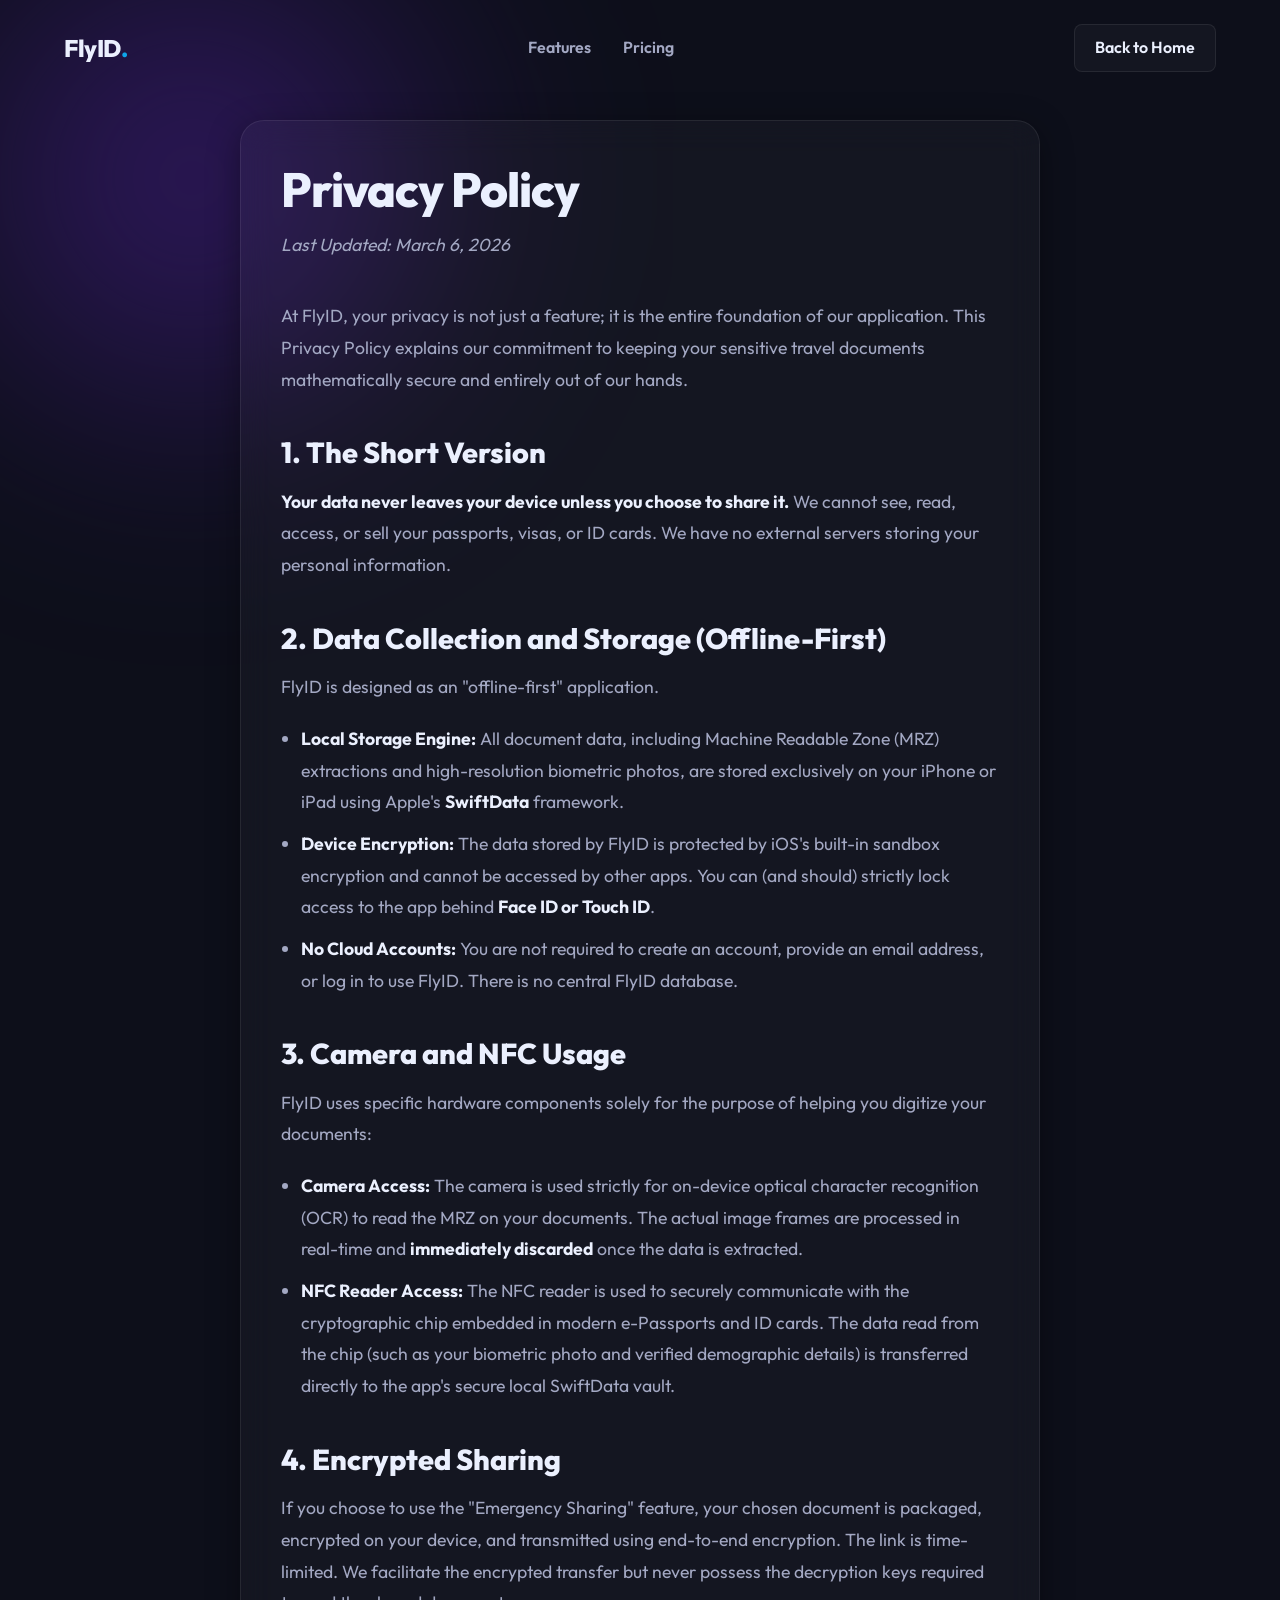
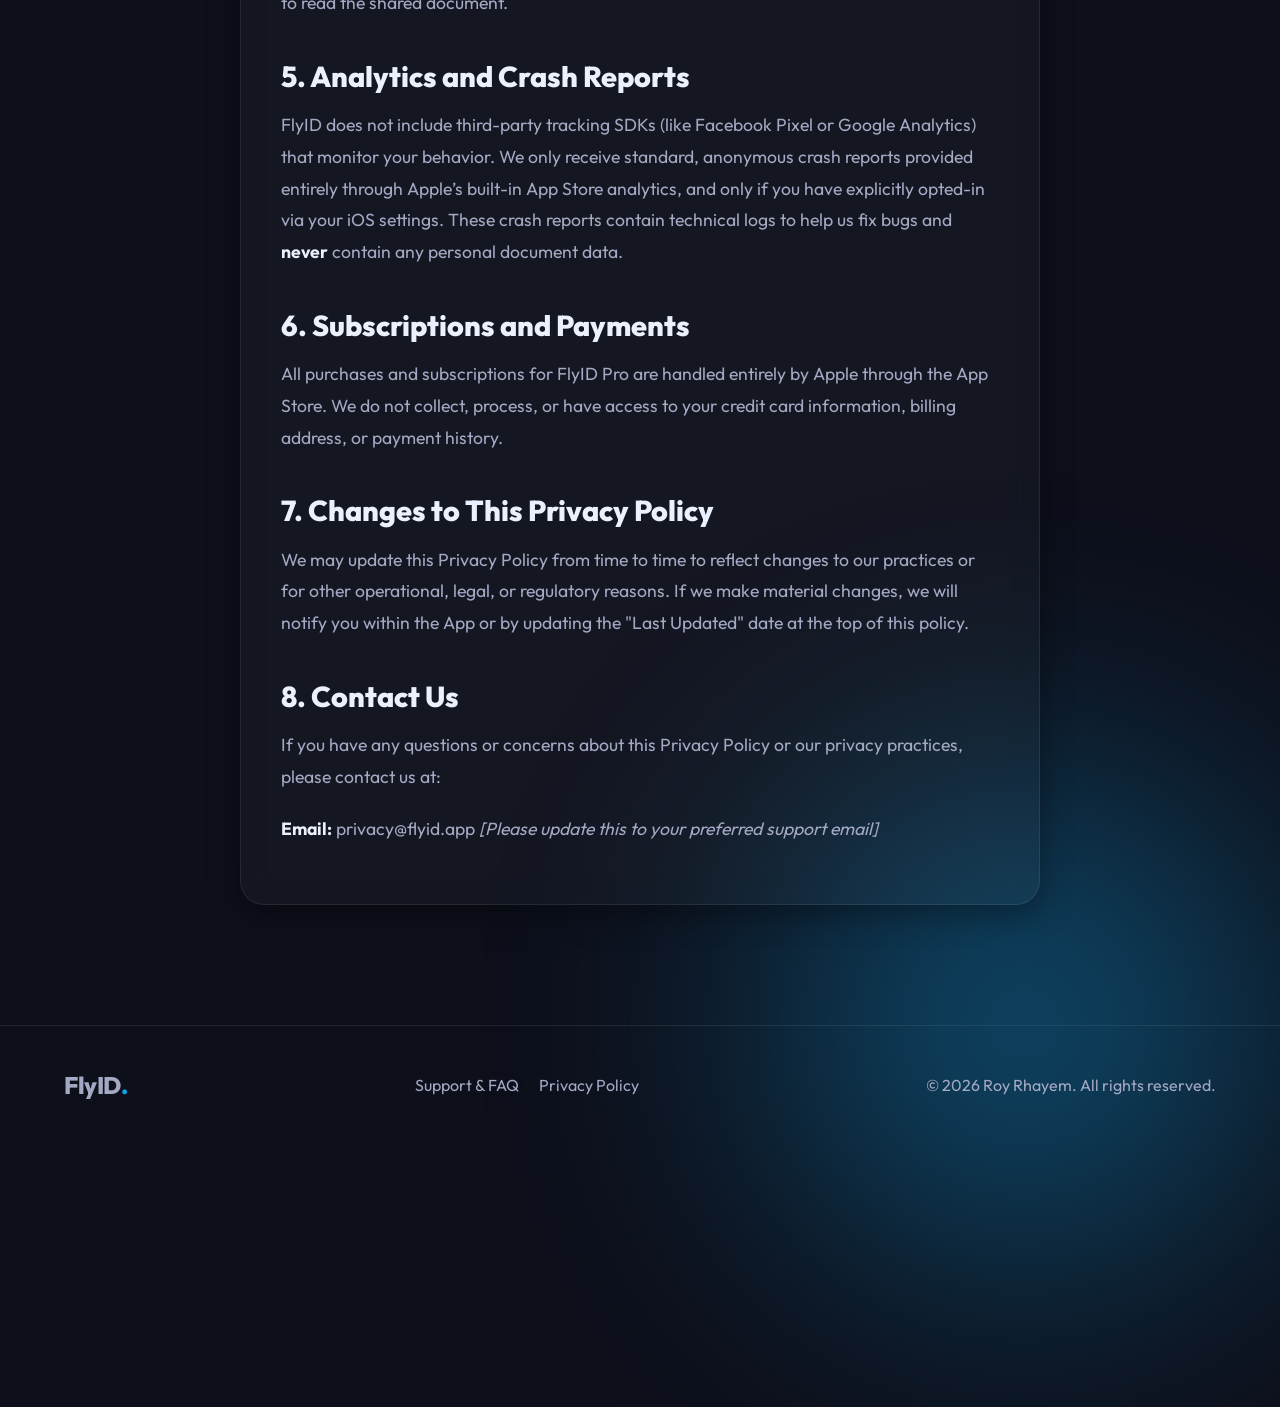
==== privacy.html @ da50089c "Update FlyID marketing website with new branding, Privacy Policy and Support FAQ" ====
<!DOCTYPE html>
<html lang="en">

<head>
    <meta charset="UTF-8">
    <meta name="viewport" content="width=device-width, initial-scale=1.0">
    <meta name="description"
        content="FlyID Privacy Policy - Read about our commitment to your privacy. Your data never leaves your device unless you choose to share it.">
    <title>Privacy Policy | FlyID</title>
    <link rel="preconnect" href="https://fonts.googleapis.com">
    <link rel="preconnect" href="https://fonts.gstatic.com" crossorigin>
    <link href="https://fonts.googleapis.com/css2?family=Outfit:wght@300;400;600;800&display=swap" rel="stylesheet">
    <link rel="stylesheet" href="./style.css">
    <style>
        .privacy-content {
            max-width: 800px;
            margin: 120px auto;
            padding: 40px;
            line-height: 1.8;
        }

        .privacy-content h1 {
            font-size: 3rem;
            margin-bottom: 10px;
            letter-spacing: -1px;
        }

        .privacy-content p.last-updated {
            color: var(--text-secondary);
            margin-bottom: 40px;
            font-style: italic;
        }

        .privacy-content h2 {
            font-size: 1.8rem;
            margin-top: 40px;
            margin-bottom: 16px;
            color: var(--text-primary);
        }

        .privacy-content p,
        .privacy-content ul {
            margin-bottom: 20px;
            color: var(--text-secondary);
            font-size: 1.1rem;
        }

        .privacy-content ul {
            padding-left: 20px;
        }

        .privacy-content li {
            margin-bottom: 10px;
        }

        .privacy-content strong {
            color: var(--text-primary);
        }

        .privacy-content a {
            color: var(--accent-secondary);
            text-decoration: none;
            transition: color 0.3s;
        }

        .privacy-content a:hover {
            color: var(--accent-primary);
        }
    </style>
</head>

<body>
    <div class="blob-bg blob-1"></div>
    <div class="blob-bg blob-2"></div>

    <nav class="navbar">
        <div class="logo">FlyID<span>.</span></div>
        <ul class="nav-links">
            <li><a href="./index.html#features">Features</a></li>
            <li><a href="./index.html#pricing">Pricing</a></li>
        </ul>
        <a href="./index.html" class="btn-nav">Back to Home</a>
    </nav>

    <main class="privacy-content glass reveal">
        <h1>Privacy Policy</h1>
        <p class="last-updated">Last Updated: March 6, 2026</p>

        <p>At FlyID, your privacy is not just a feature; it is the entire foundation of our application. This Privacy
            Policy explains our commitment to keeping your sensitive travel documents mathematically secure and entirely
            out of our hands.</p>

        <h2>1. The Short Version</h2>
        <p><strong>Your data never leaves your device unless you choose to share it.</strong> We cannot see, read,
            access, or sell your passports, visas, or ID cards. We have no external servers storing your personal
            information.</p>

        <h2>2. Data Collection and Storage (Offline-First)</h2>
        <p>FlyID is designed as an "offline-first" application.</p>
        <ul>
            <li><strong>Local Storage Engine:</strong> All document data, including Machine Readable Zone (MRZ)
                extractions and high-resolution biometric photos, are stored exclusively on your iPhone or iPad using
                Apple's <strong>SwiftData</strong> framework.</li>
            <li><strong>Device Encryption:</strong> The data stored by FlyID is protected by iOS's built-in sandbox
                encryption and cannot be accessed by other apps. You can (and should) strictly lock access to the app
                behind <strong>Face ID or Touch ID</strong>.</li>
            <li><strong>No Cloud Accounts:</strong> You are not required to create an account, provide an email address,
                or log in to use FlyID. There is no central FlyID database.</li>
        </ul>

        <h2>3. Camera and NFC Usage</h2>
        <p>FlyID uses specific hardware components solely for the purpose of helping you digitize your documents:</p>
        <ul>
            <li><strong>Camera Access:</strong> The camera is used strictly for on-device optical character recognition
                (OCR) to read the MRZ on your documents. The actual image frames are processed in real-time and
                <strong>immediately discarded</strong> once the data is extracted.
            </li>
            <li><strong>NFC Reader Access:</strong> The NFC reader is used to securely communicate with the
                cryptographic chip embedded in modern e-Passports and ID cards. The data read from the chip (such as
                your biometric photo and verified demographic details) is transferred directly to the app's secure local
                SwiftData vault.</li>
        </ul>

        <h2>4. Encrypted Sharing</h2>
        <p>If you choose to use the "Emergency Sharing" feature, your chosen document is packaged, encrypted on your
            device, and transmitted using end-to-end encryption. The link is time-limited. We facilitate the encrypted
            transfer but never possess the decryption keys required to read the shared document.</p>

        <h2>5. Analytics and Crash Reports</h2>
        <p>FlyID does not include third-party tracking SDKs (like Facebook Pixel or Google Analytics) that monitor your
            behavior. We only receive standard, anonymous crash reports provided entirely through Apple’s built-in App
            Store analytics, and only if you have explicitly opted-in via your iOS settings. These crash reports contain
            technical logs to help us fix bugs and <strong>never</strong> contain any personal document data.</p>

        <h2>6. Subscriptions and Payments</h2>
        <p>All purchases and subscriptions for FlyID Pro are handled entirely by Apple through the App Store. We do not
            collect, process, or have access to your credit card information, billing address, or payment history.</p>

        <h2>7. Changes to This Privacy Policy</h2>
        <p>We may update this Privacy Policy from time to time to reflect changes to our practices or for other
            operational, legal, or regulatory reasons. If we make material changes, we will notify you within the App or
            by updating the "Last Updated" date at the top of this policy.</p>

        <h2>8. Contact Us</h2>
        <p>If you have any questions or concerns about this Privacy Policy or our privacy practices, please contact us
            at:</p>
        <p><strong>Email:</strong> privacy@flyid.app <em>[Please update this to your preferred support email]</em></p>
    </main>

    <footer>
        <div class="footer-content">
            <div class="logo">FlyID<span>.</span></div>
            <div style="display: flex; gap: 20px;">
                <a href="./support.html" style="color: var(--text-secondary); text-decoration: none;">Support & FAQ</a>
                <a href="./privacy.html" style="color: var(--text-secondary); text-decoration: none;">Privacy Policy</a>
            </div>
            <p>&copy; 2026 Roy Rhayem. All rights reserved.</p>
        </div>
    </footer>

    <script src="./main.js"></script>
</body>

</html>
---- style.css ----
:root {
    --bg-color: #0d0f1a;
    --text-primary: #ebf0fe;
    --text-secondary: #a3a8c3;
    --accent-primary: #6d28d9;
    --accent-secondary: #0ea5e9;
    --glass-bg: rgba(255, 255, 255, 0.03);
    --glass-border: rgba(255, 255, 255, 0.08);
    --glass-shadow: 0 8px 32px 0 rgba(0, 0, 0, 0.37);
}

* {
    margin: 0;
    padding: 0;
    box-sizing: border-box;
}

html {
    scroll-behavior: smooth;
}

body {
    font-family: -apple-system, BlinkMacSystemFont, 'Outfit', sans-serif;
    background-color: var(--bg-color);
    color: var(--text-primary);
    line-height: 1.6;
    overflow-x: hidden;
    position: relative;
}

/* Dynamic Background Blobs */
.blob-bg {
    position: absolute;
    filter: blur(120px);
    z-index: -1;
    opacity: 0.5;
    animation: float 20s infinite ease-in-out alternate;
}

.blob-1 {
    top: -10%;
    left: -10%;
    width: 50vw;
    height: 50vw;
    background: radial-gradient(circle, var(--accent-primary) 0%, transparent 70%);
}

.blob-2 {
    bottom: -10%;
    right: -10%;
    width: 60vw;
    height: 60vw;
    background: radial-gradient(circle, var(--accent-secondary) 0%, transparent 70%);
    animation-delay: -5s;
}

@keyframes float {
    0% {
        transform: translate(0, 0) scale(1);
    }

    100% {
        transform: translate(5%, 10%) scale(1.1);
    }
}

/* Typography & Utilities */
h1,
h2,
h3 {
    font-weight: 800;
    line-height: 1.2;
}

.text-gradient {
    background: linear-gradient(135deg, var(--accent-secondary), #8b5cf6);
    background-clip: text;
    -webkit-background-clip: text;
    -webkit-text-fill-color: transparent;
}

.glass {
    background: var(--glass-bg);
    backdrop-filter: blur(16px);
    -webkit-backdrop-filter: blur(16px);
    border: 1px solid var(--glass-border);
    box-shadow: var(--glass-shadow);
    border-radius: 24px;
}

/* Buttons */
.btn {
    display: inline-flex;
    align-items: center;
    justify-content: center;
    padding: 14px 28px;
    border-radius: 12px;
    font-weight: 600;
    text-decoration: none;
    transition: all 0.3s cubic-bezier(0.25, 0.8, 0.25, 1);
    cursor: pointer;
    font-size: 1rem;
}

.btn-primary {
    background: linear-gradient(135deg, var(--accent-primary), var(--accent-secondary));
    color: #fff;
    border: none;
}

.btn-primary:hover {
    transform: translateY(-2px);
    box-shadow: 0 10px 20px -10px var(--accent-secondary);
}

.btn-secondary {
    background: transparent;
    color: var(--text-primary);
    border: 1px solid var(--glass-border);
}

.btn-secondary:hover {
    background: var(--glass-bg);
    border-color: rgba(255, 255, 255, 0.2);
}

.btn-large {
    padding: 18px 40px;
    font-size: 1.1rem;
    border-radius: 16px;
}

/* Navbar */
.navbar {
    display: flex;
    justify-content: space-between;
    align-items: center;
    padding: 24px 5%;
    position: fixed;
    top: 0;
    width: 100%;
    z-index: 100;
    transition: background 0.3s, backdrop-filter 0.3s;
}

.navbar.scrolled {
    background: rgba(13, 15, 26, 0.8);
    backdrop-filter: blur(12px);
    border-bottom: 1px solid var(--glass-border);
}

.logo {
    font-size: 1.5rem;
    font-weight: 800;
    letter-spacing: -0.5px;
}

.logo span {
    color: var(--accent-secondary);
}

.nav-links {
    display: flex;
    list-style: none;
    gap: 32px;
}

@media (max-width: 768px) {
    .nav-links {
        display: none;
    }
}

.nav-links a {
    color: var(--text-secondary);
    text-decoration: none;
    font-weight: 600;
    transition: color 0.3s;
}

.nav-links a:hover {
    color: var(--text-primary);
}

.btn-nav {
    padding: 10px 20px;
    background: var(--glass-bg);
    border: 1px solid var(--glass-border);
    color: var(--text-primary);
    text-decoration: none;
    border-radius: 8px;
    font-weight: 600;
    transition: all 0.3s;
}

.btn-nav:hover {
    background: var(--accent-primary);
    border-color: var(--accent-primary);
}

/* Hero Section */
.hero {
    display: grid;
    grid-template-columns: 1fr 1fr;
    gap: 60px;
    padding: 160px 5% 100px;
    min-height: 100vh;
    align-items: center;
}

.badge {
    display: inline-block;
    padding: 6px 16px;
    background: rgba(14, 165, 233, 0.1);
    border: 1px solid rgba(14, 165, 233, 0.3);
    color: var(--accent-secondary);
    border-radius: 20px;
    font-size: 0.85rem;
    font-weight: 600;
    margin-bottom: 24px;
}

.hero-title {
    font-size: 4.5rem;
    letter-spacing: -2px;
    margin-bottom: 24px;
}

.hero-subtitle {
    font-size: 1.25rem;
    color: var(--text-secondary);
    margin-bottom: 40px;
    max-width: 500px;
}

.hero-actions {
    display: flex;
    gap: 20px;
}

/* Mockup Graphic */
.perspective-float {
    transform-style: preserve-3d;
    transform: perspective(1000px) rotateY(-15deg) rotateX(5deg);
    animation: hover3d 6s ease-in-out infinite alternate;
}

@keyframes hover3d {
    0% {
        transform: perspective(1000px) rotateY(-15deg) rotateX(5deg) translateY(0);
    }

    100% {
        transform: perspective(1000px) rotateY(-10deg) rotateX(8deg) translateY(-20px);
    }
}

.glass-mockup {
    width: 100%;
    max-width: 500px;
    margin: 0 auto;
    padding: 20px;
    background: linear-gradient(135deg, rgba(255, 255, 255, 0.05), rgba(255, 255, 255, 0.01));
}

.mockup-header {
    display: flex;
    gap: 8px;
    margin-bottom: 20px;
}

.dot {
    width: 12px;
    height: 12px;
    border-radius: 50%;
}

.red {
    background: #ff5f56;
}

.yellow {
    background: #ffbd2e;
}

.green {
    background: #27c93f;
}

.mockup-body {
    background: rgba(0, 0, 0, 0.5);
    border-radius: 12px;
    padding: 30px;
    position: relative;
    overflow: hidden;
}

.scan-line {
    width: 100%;
    height: 2px;
    background: var(--accent-secondary);
    box-shadow: 0 0 10px var(--accent-secondary);
    position: absolute;
    top: 0;
    left: 0;
    animation: scanLine 3s linear infinite;
}

@keyframes scanLine {
    0% {
        top: 0;
        opacity: 0;
    }

    10% {
        opacity: 1;
    }

    90% {
        opacity: 1;
    }

    100% {
        top: 100%;
        opacity: 0;
    }
}

.scan-data {
    font-family: monospace;
    color: var(--text-secondary);
    font-size: 0.9rem;
    letter-spacing: 2px;
    margin-top: 20px;
    word-break: break-all;
}

/* Features Range */
.features {
    padding: 120px 5%;
}

.section-heading {
    text-align: center;
    max-width: 600px;
    margin: 0 auto 80px;
}

.section-heading h2 {
    font-size: 3rem;
    margin-bottom: 20px;
}

.section-heading p {
    color: var(--text-secondary);
    font-size: 1.1rem;
}

/* Feature Grid Styles */
.features-grid {
    display: grid;
    grid-template-columns: repeat(auto-fit, minmax(300px, 1fr));
    gap: 30px;
}

.feature-card {
    padding: 40px;
    height: 100%;
    transition: transform 0.4s, background-color 0.4s;
}

.feature-card:hover {
    transform: translateY(-8px);
    background: rgba(255, 255, 255, 0.08);
}

.feature-card .icon {
    font-size: 3rem;
    margin-bottom: 24px;
}

.feature-card h3 {
    font-size: 1.5rem;
    margin-bottom: 16px;
}

.feature-card p {
    color: var(--text-secondary);
}

/* Pricing Section */
.pricing {
    padding: 120px 5%;
}

.pricing-grid {
    display: grid;
    grid-template-columns: repeat(auto-fit, minmax(320px, 1fr));
    gap: 40px;
    max-width: 900px;
    margin: 0 auto;
}

.pricing-card {
    padding: 50px 40px;
    text-align: center;
    position: relative;
    display: flex;
    flex-direction: column;
}

.pricing-card.premium {
    background: linear-gradient(180deg, rgba(255, 255, 255, 0.06), rgba(109, 40, 217, 0.15));
    border: 1px solid rgba(139, 92, 246, 0.3);
    transform: scale(1.05);
    z-index: 2;
}

@media (max-width: 900px) {
    .pricing-card.premium {
        transform: scale(1);
    }
}

.popular-badge {
    position: absolute;
    top: -15px;
    left: 50%;
    transform: translateX(-50%);
    background: linear-gradient(135deg, var(--accent-primary), var(--accent-secondary));
    color: white;
    padding: 6px 16px;
    border-radius: 20px;
    font-weight: 800;
    font-size: 0.85rem;
    box-shadow: 0 4px 15px rgba(0, 0, 0, 0.3);
}

.pricing-card h3 {
    font-size: 1.8rem;
    margin-bottom: 10px;
}

.pricing-card .price {
    font-size: 3.5rem;
    font-weight: 800;
    margin-bottom: 30px;
    color: var(--text-primary);
}

.pricing-card .price span {
    font-size: 1.5rem;
    vertical-align: super;
}

.pricing-card ul {
    list-style: none;
    margin-bottom: 40px;
    flex-grow: 1;
}

.pricing-card ul li {
    margin-bottom: 16px;
    color: var(--text-secondary);
    font-weight: 600;
}

.pricing-btn {
    width: 100%;
}

/* Reveal classes for JS */
.reveal {
    opacity: 0;
    transform: translateY(30px);
}

/* CTA & Footer */
.cta {
    padding: 100px 5%;
    text-align: center;
}

.cta-card {
    max-width: 800px;
    margin: 0 auto;
    padding: 80px 40px;
    background: linear-gradient(135deg, rgba(109, 40, 217, 0.1), rgba(14, 165, 233, 0.1));
}

.cta-card h2 {
    font-size: 2.5rem;
    margin-bottom: 20px;
}

.cta-card p {
    color: var(--text-secondary);
    margin-bottom: 40px;
    font-size: 1.2rem;
}

footer {
    padding: 40px 5%;
    border-top: 1px solid var(--glass-border);
    text-align: center;
    color: var(--text-secondary);
}

.footer-content {
    display: flex;
    justify-content: space-between;
    align-items: center;
}

@media (max-width: 900px) {
    .hero {
        grid-template-columns: 1fr;
        text-align: center;
    }

    .hero-subtitle,
    .hero-actions {
        margin: 0 auto 40px;
        justify-content: center;
    }

    .hero-title {
        font-size: 3.5rem;
    }
}

@media (max-width: 600px) {
    .hero-title {
        font-size: 2.5rem;
    }

    .hero-actions {
        flex-direction: column;
    }

    .footer-content {
        flex-direction: column;
        gap: 20px;
    }
}
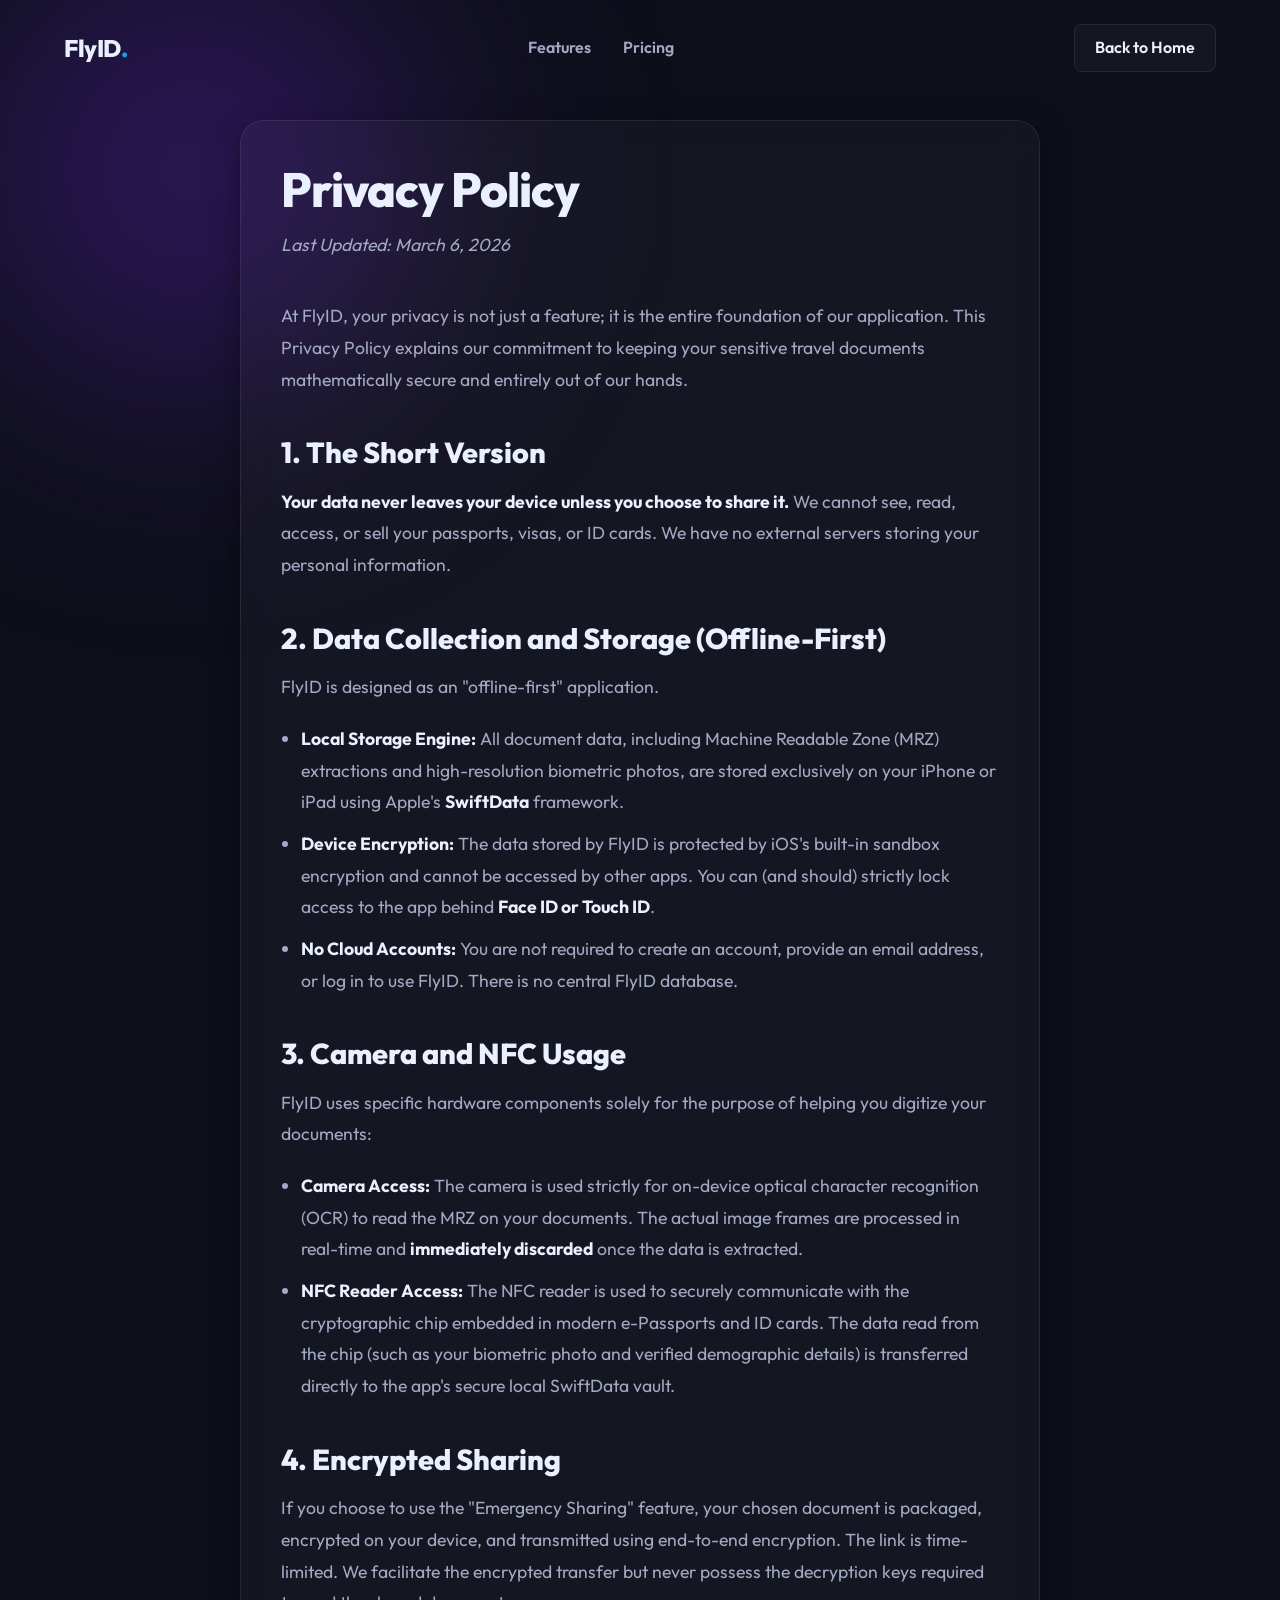
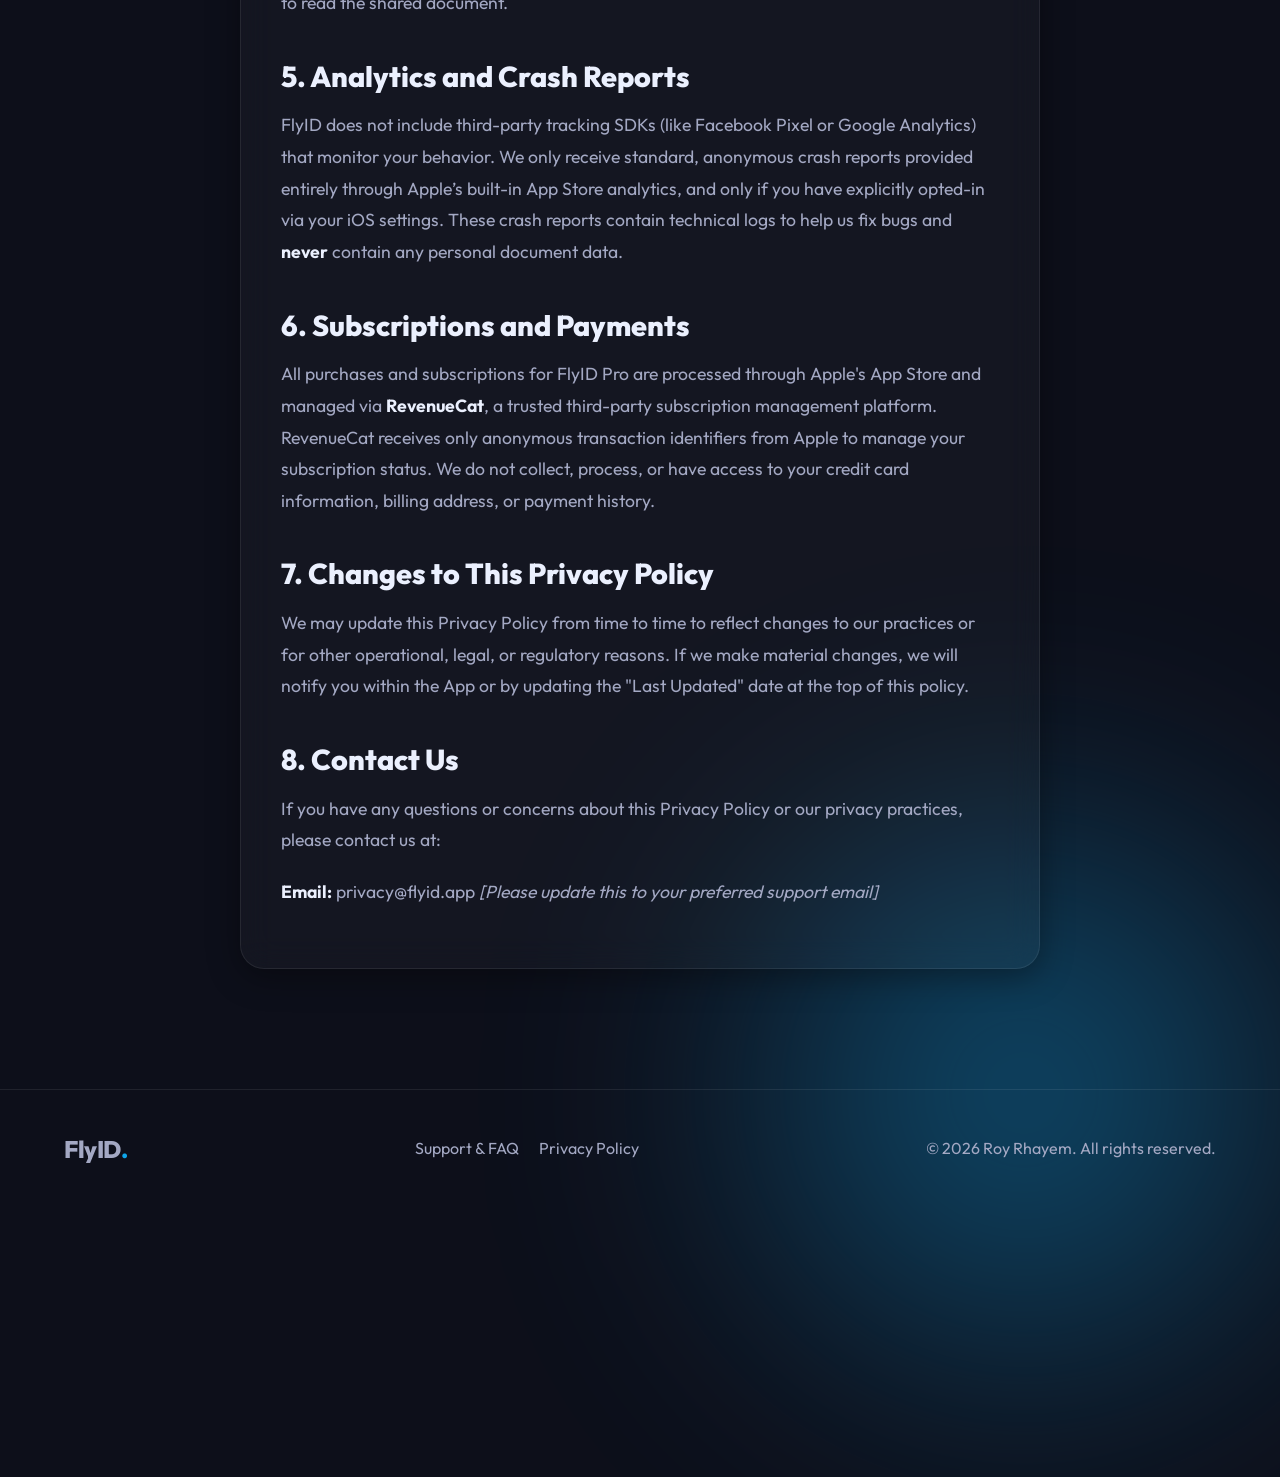
==== commit f2c369c3: "Fix website to match context.md: accurate pricing, free tier limits, TelemetryDeck analytics, Revenu" ====
--- a/privacy.html
+++ b/privacy.html
@@ -133,8 +133,11 @@
             technical logs to help us fix bugs and <strong>never</strong> contain any personal document data.</p>
 
         <h2>6. Subscriptions and Payments</h2>
-        <p>All purchases and subscriptions for FlyID Pro are handled entirely by Apple through the App Store. We do not
-            collect, process, or have access to your credit card information, billing address, or payment history.</p>
+        <p>All purchases and subscriptions for FlyID Pro are processed through Apple's App Store and managed via
+            <strong>RevenueCat</strong>, a trusted third-party subscription management platform. RevenueCat receives
+            only anonymous transaction identifiers from Apple to manage your subscription status. We do not collect,
+            process, or have access to your credit card information, billing address, or payment history.
+        </p>
 
         <h2>7. Changes to This Privacy Policy</h2>
         <p>We may update this Privacy Policy from time to time to reflect changes to our practices or for other
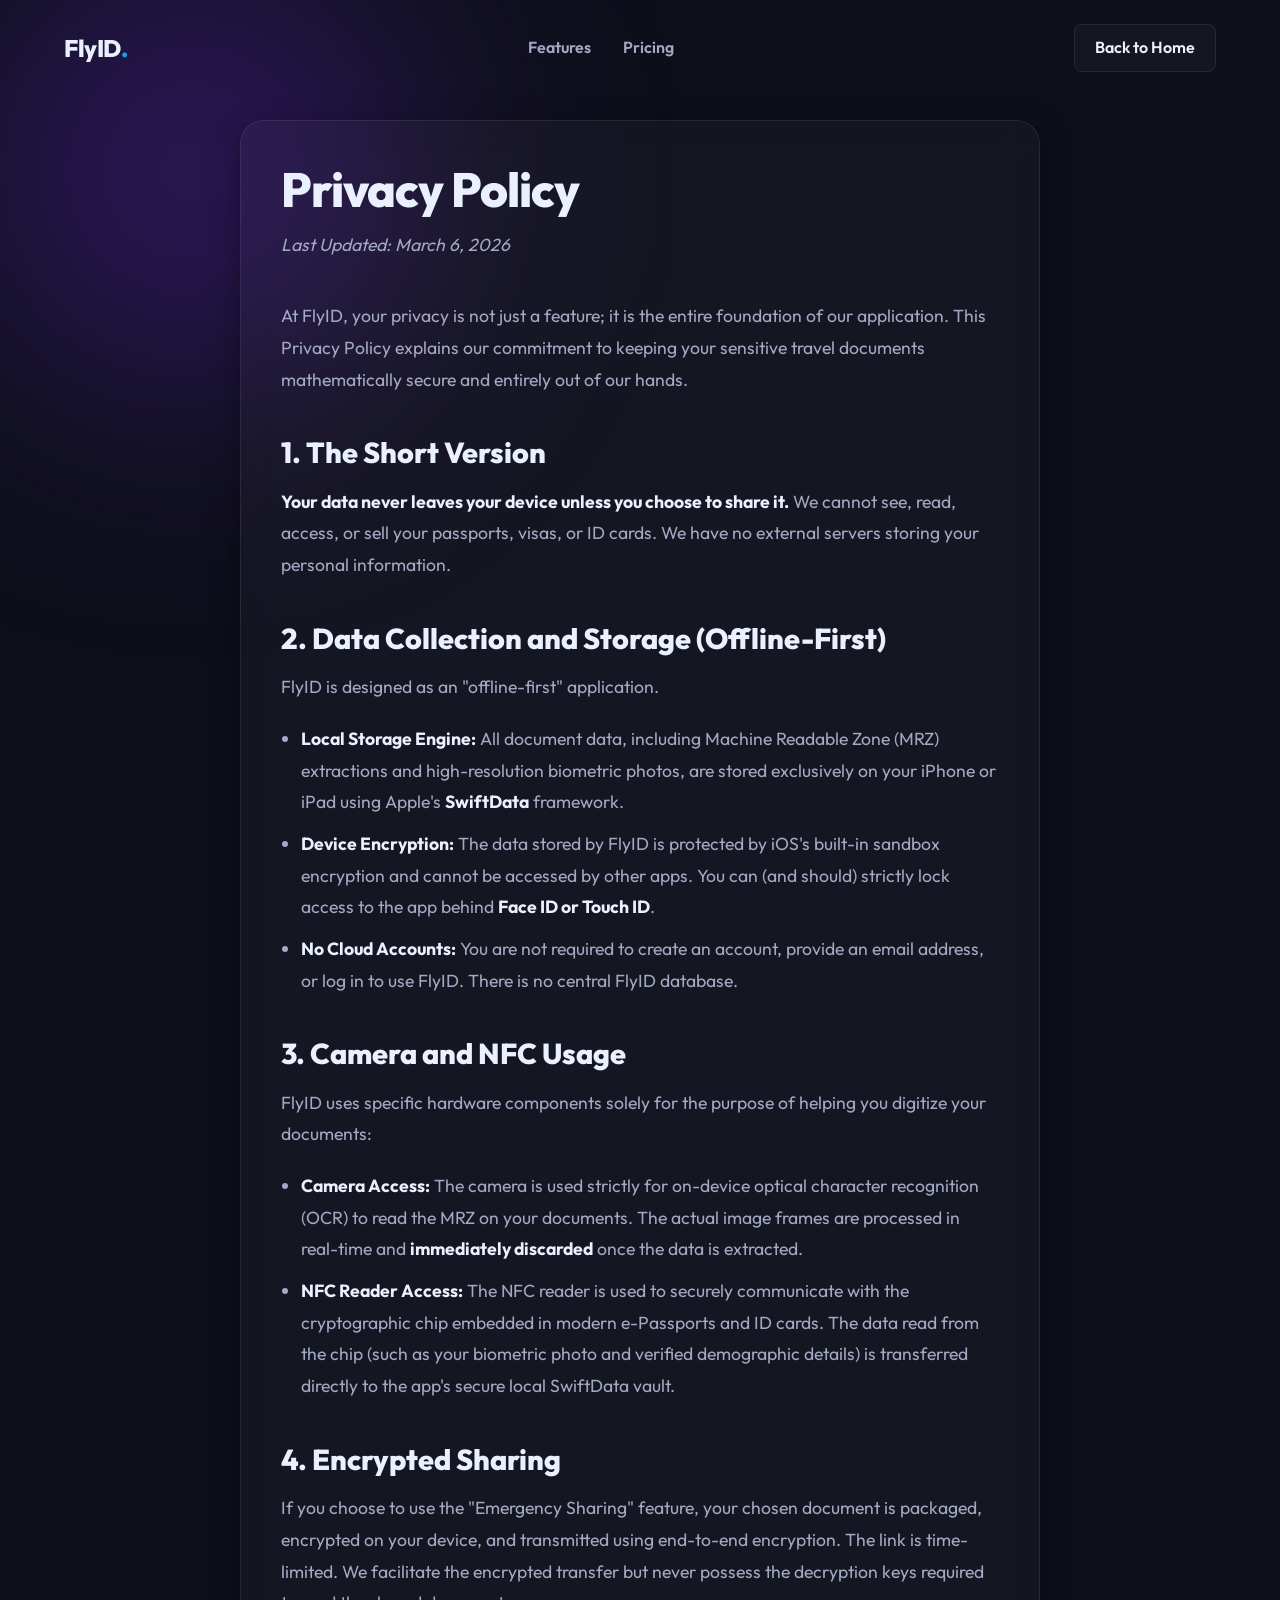
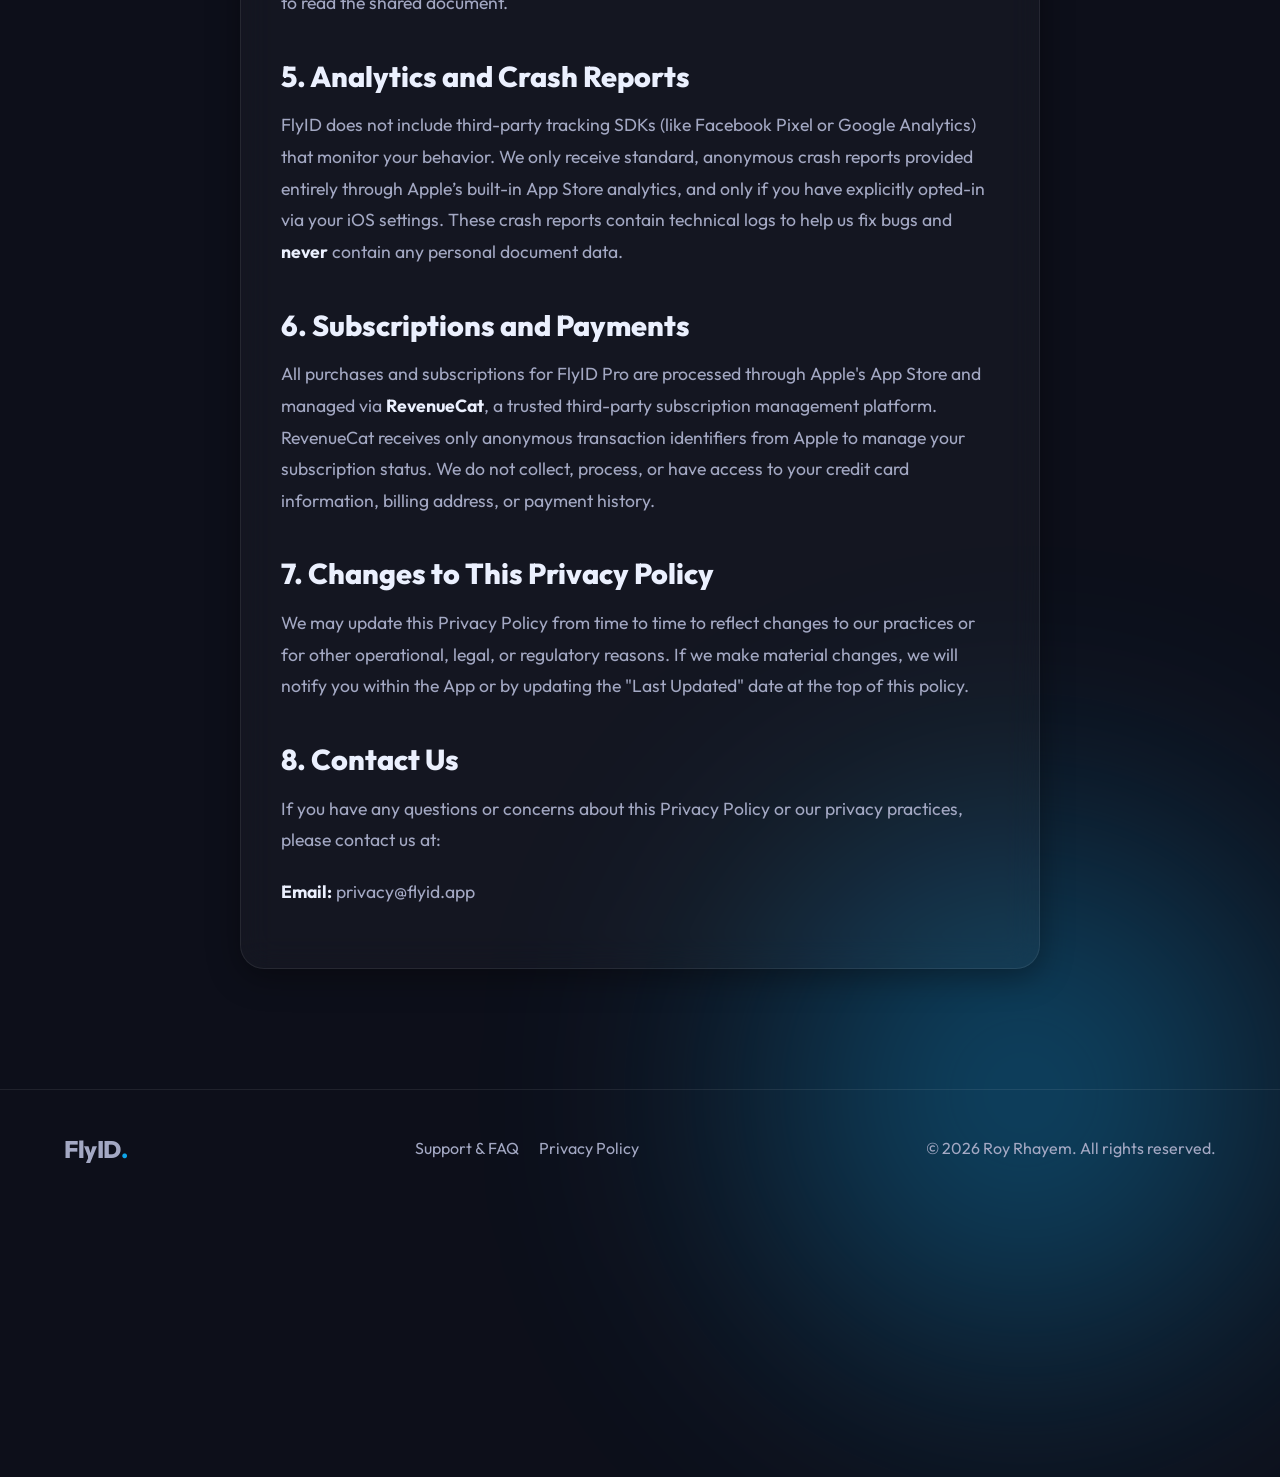
==== commit 11b3c65a: "Final polish: remove development placeholders and cleanup footer navigation" ====
--- a/privacy.html
+++ b/privacy.html
@@ -147,7 +147,7 @@
         <h2>8. Contact Us</h2>
         <p>If you have any questions or concerns about this Privacy Policy or our privacy practices, please contact us
             at:</p>
-        <p><strong>Email:</strong> privacy@flyid.app <em>[Please update this to your preferred support email]</em></p>
+        <p><strong>Email:</strong> privacy@flyid.app</p>
     </main>
 
     <footer>
--- a/style.css
+++ b/style.css
@@ -512,10 +512,153 @@
     align-items: center;
 }
 
+.footer-brand {
+    text-align: left;
+}
+
+.footer-links {
+    display: flex;
+    gap: 20px;
+}
+
+.footer-links a {
+    color: var(--text-secondary);
+    text-decoration: none;
+    transition: color 0.3s;
+}
+
+.footer-links a:hover {
+    color: var(--text-primary);
+}
+
+.footer-social {
+    display: flex;
+    gap: 15px;
+}
+
+.footer-social a {
+    color: var(--text-secondary);
+    transition: color 0.3s;
+}
+
+.footer-social a:hover {
+    color: var(--accent-secondary);
+}
+
+/* App Store Button */
+.btn-app-store {
+    display: flex;
+    align-items: center;
+    gap: 12px;
+    background: #000;
+    color: #fff;
+    padding: 10px 20px;
+    border-radius: 14px;
+    border: 1px solid rgba(255, 255, 255, 0.2);
+    text-decoration: none;
+    transition: transform 0.3s, background 0.3s;
+}
+
+.btn-app-store:hover {
+    transform: translateY(-2px);
+    background: #111;
+}
+
+.btn-app-store span {
+    text-align: left;
+    font-size: 0.75rem;
+    line-height: 1.2;
+}
+
+.btn-app-store strong {
+    font-size: 1.1rem;
+    font-weight: 600;
+}
+
+/* Trust Strip */
+.trust-strip {
+    display: flex;
+    justify-content: center;
+    gap: 40px;
+    padding: 20px 5%;
+    border-top: 1px solid var(--glass-border);
+    border-bottom: 1px solid var(--glass-border);
+    background: rgba(13, 15, 26, 0.4);
+    flex-wrap: wrap;
+}
+
+.trust-strip span {
+    font-weight: 600;
+    color: var(--text-secondary);
+    font-size: 0.95rem;
+}
+
+/* How It Works */
+.how-it-works {
+    padding: 120px 5%;
+    background: radial-gradient(circle at center, rgba(14, 165, 233, 0.05) 0%, transparent 70%);
+}
+
+.steps-container {
+    display: flex;
+    justify-content: center;
+    align-items: stretch;
+    max-width: 1000px;
+    margin: 0 auto;
+    gap: 20px;
+}
+
+.step-card {
+    background: var(--glass-bg);
+    border: 1px solid var(--glass-border);
+    border-radius: 20px;
+    padding: 40px 30px;
+    flex: 1;
+    text-align: center;
+    position: relative;
+}
+
+.step-number {
+    width: 40px;
+    height: 40px;
+    border-radius: 50%;
+    background: linear-gradient(135deg, var(--accent-primary), var(--accent-secondary));
+    color: white;
+    font-weight: 800;
+    font-size: 1.2rem;
+    display: flex;
+    align-items: center;
+    justify-content: center;
+    margin: 0 auto 20px;
+}
+
+.step-connector {
+    width: 40px;
+    height: 2px;
+    background: linear-gradient(90deg, transparent, var(--accent-secondary), transparent);
+    align-self: center;
+}
+
+.price-subtitle {
+    color: #10b981;
+    font-weight: 600;
+    font-size: 0.9rem;
+    margin-top: -20px;
+    margin-bottom: 25px;
+}
+
+.hero-mockup-img {
+    max-width: 320px;
+    display: block;
+    margin: 0 auto;
+    filter: drop-shadow(0 20px 40px rgba(0, 0, 0, 0.5));
+}
+
 @media (max-width: 900px) {
     .hero {
         grid-template-columns: 1fr;
         text-align: center;
+        padding-top: 120px;
     }
 
     .hero-subtitle,
@@ -527,6 +670,25 @@
     .hero-title {
         font-size: 3.5rem;
     }
+
+    .hero-mockup-img {
+        max-width: 80%;
+    }
+
+    .steps-container {
+        flex-direction: column;
+        align-items: center;
+    }
+
+    .step-connector {
+        width: 2px;
+        height: 40px;
+        margin: 15px 0;
+    }
+
+    .trust-strip {
+        gap: 15px;
+    }
 }
 
 @media (max-width: 600px) {
@@ -542,4 +704,8 @@
         flex-direction: column;
         gap: 20px;
     }
+
+    .pricing-card .price {
+        font-size: 3rem;
+    }
 }
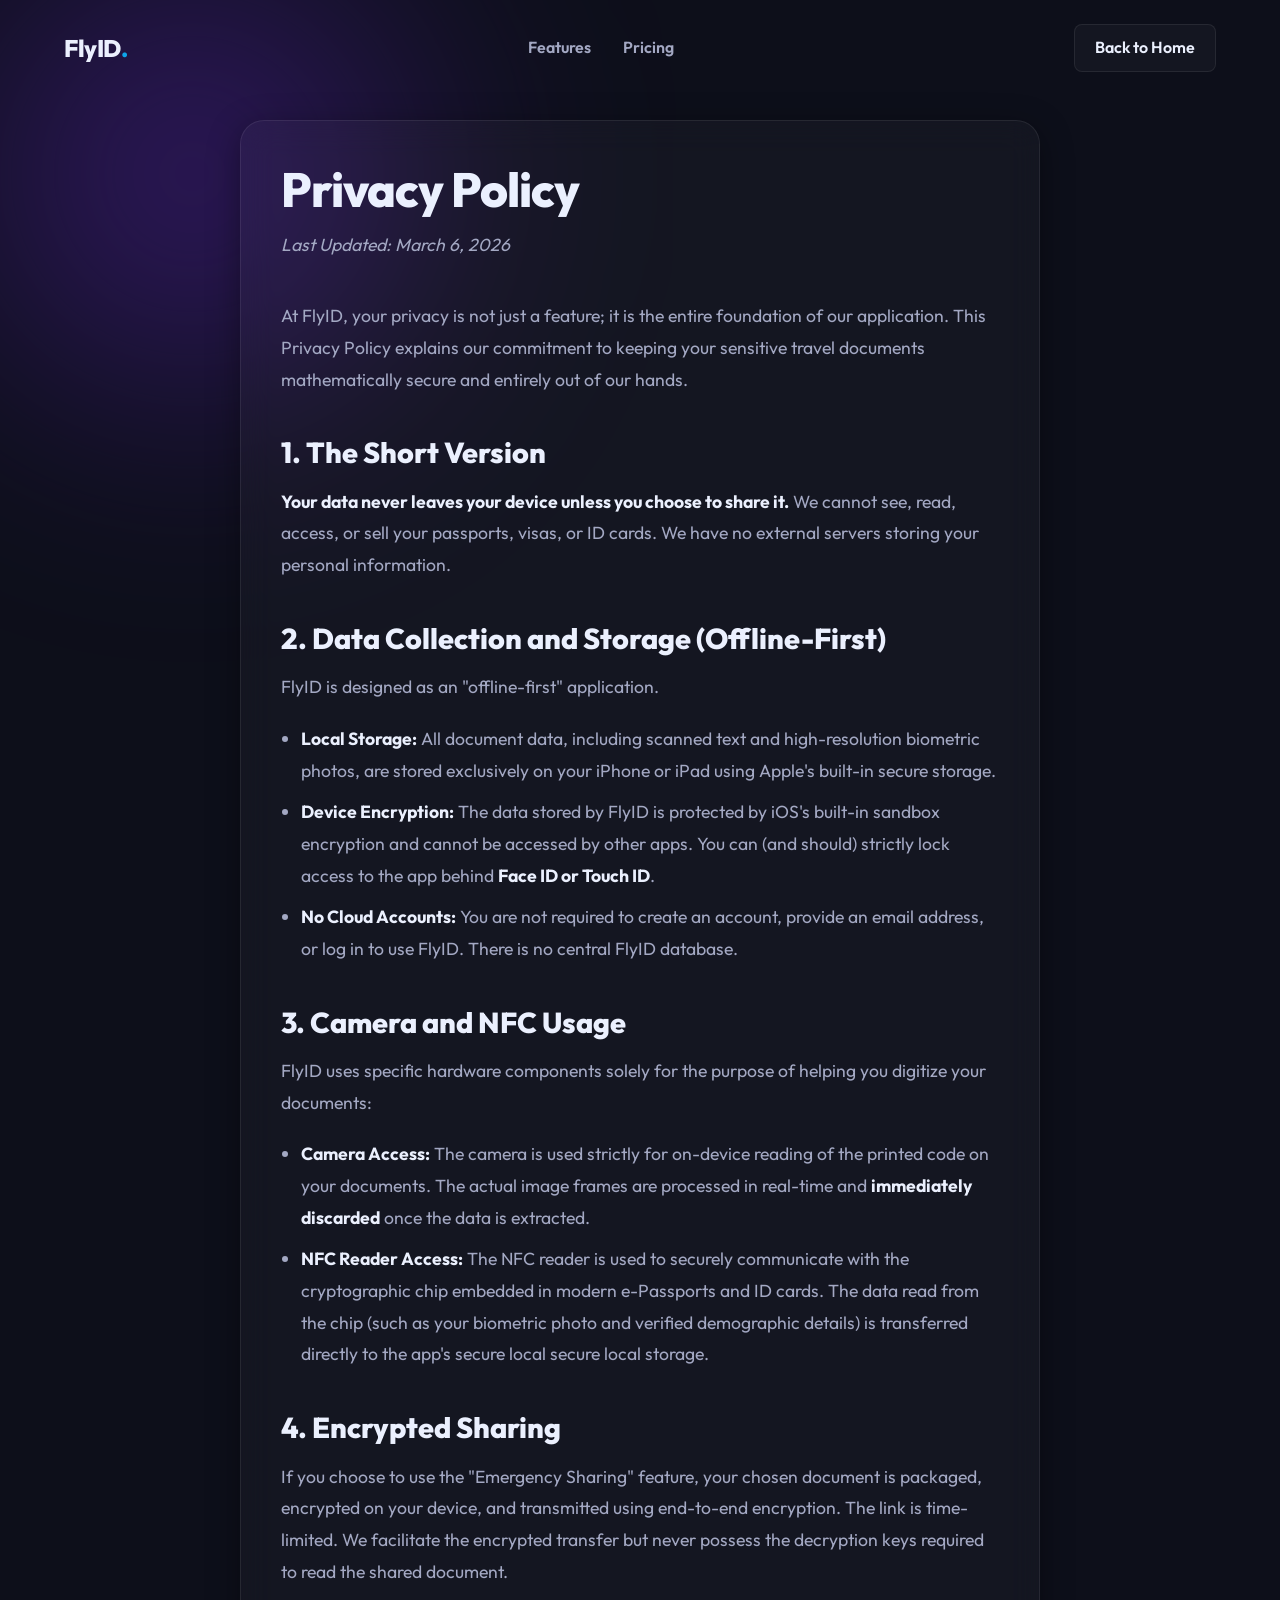
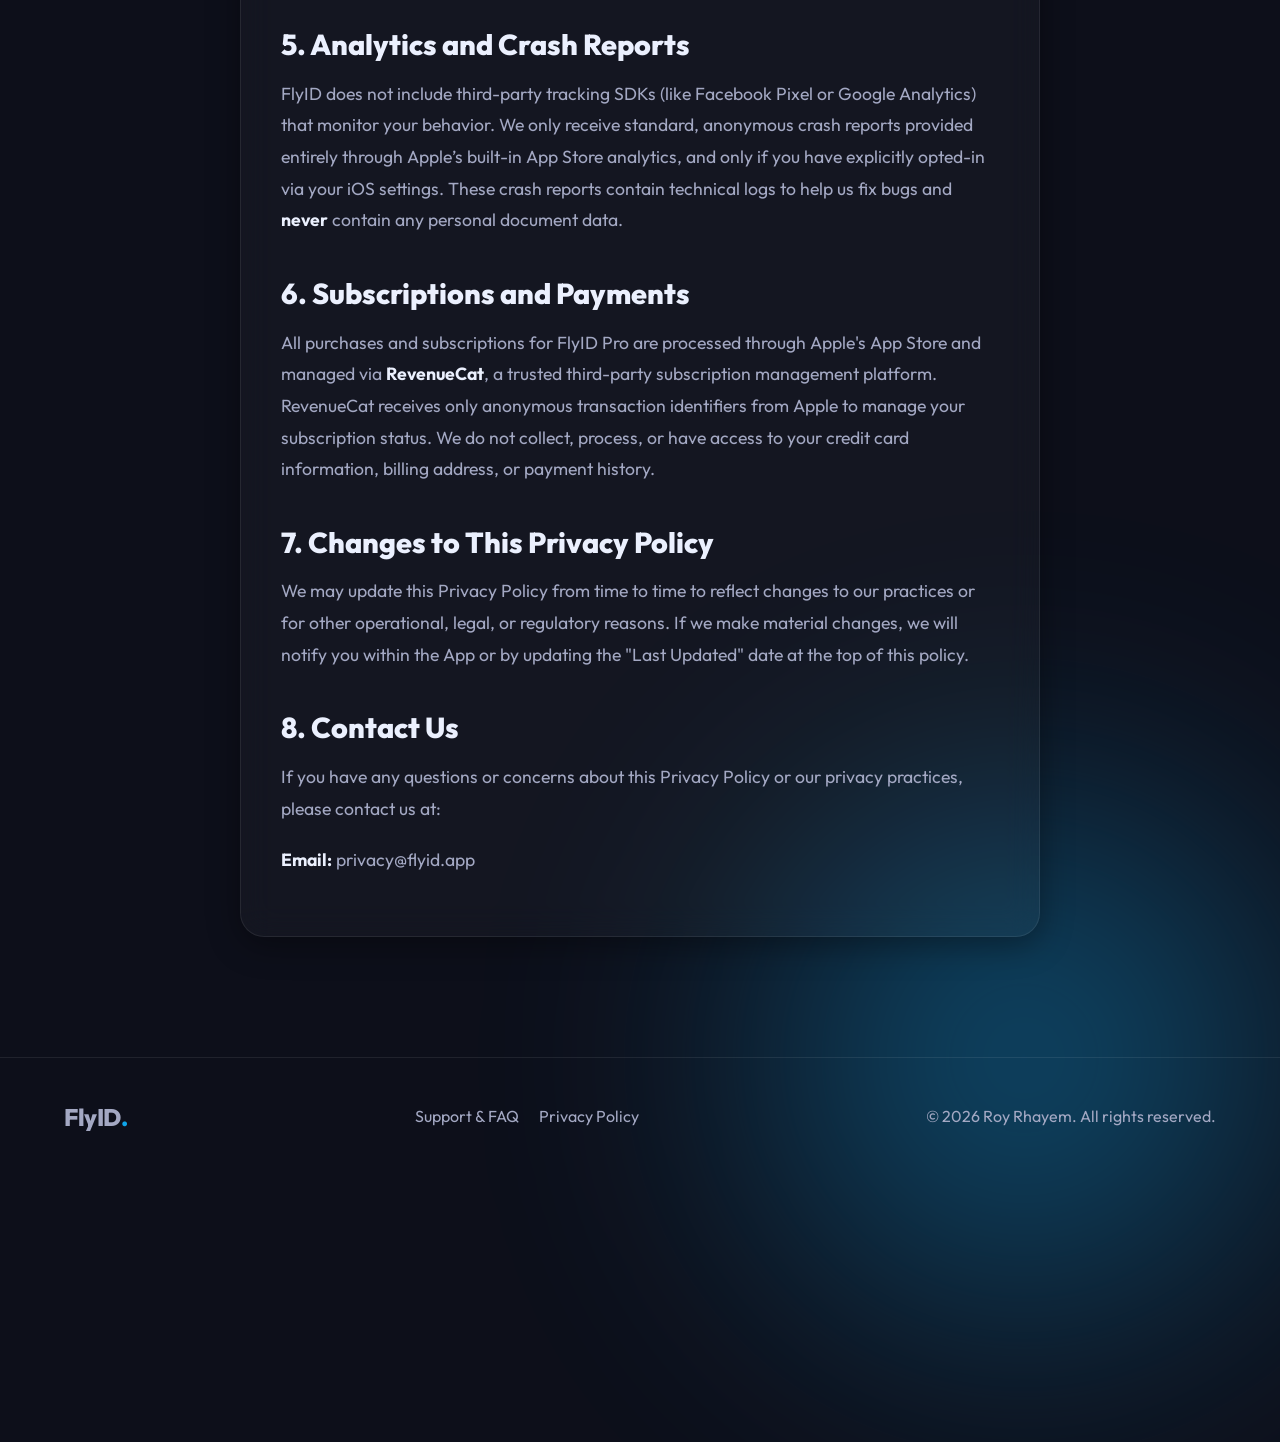
==== commit f21fedd9: "Updates after launching the app" ====
--- a/privacy.html
+++ b/privacy.html
@@ -7,6 +7,9 @@
     <meta name="description"
         content="FlyID Privacy Policy - Read about our commitment to your privacy. Your data never leaves your device unless you choose to share it.">
     <title>Privacy Policy | FlyID</title>
+    <link rel="icon" type="image/png" sizes="32x32" href="./favicon-32x32.png">
+    <link rel="icon" type="image/png" sizes="16x16" href="./favicon-16x16.png">
+    <link rel="apple-touch-icon" sizes="180x180" href="./apple-touch-icon.png">
     <link rel="preconnect" href="https://fonts.googleapis.com">
     <link rel="preconnect" href="https://fonts.gstatic.com" crossorigin>
     <link href="https://fonts.googleapis.com/css2?family=Outfit:wght@300;400;600;800&display=swap" rel="stylesheet">
@@ -98,9 +101,9 @@
         <h2>2. Data Collection and Storage (Offline-First)</h2>
         <p>FlyID is designed as an "offline-first" application.</p>
         <ul>
-            <li><strong>Local Storage Engine:</strong> All document data, including Machine Readable Zone (MRZ)
-                extractions and high-resolution biometric photos, are stored exclusively on your iPhone or iPad using
-                Apple's <strong>SwiftData</strong> framework.</li>
+            <li><strong>Local Storage:</strong> All document data, including scanned text
+                and high-resolution biometric photos, are stored exclusively on your iPhone or iPad using
+                Apple's built-in secure storage.</li>
             <li><strong>Device Encryption:</strong> The data stored by FlyID is protected by iOS's built-in sandbox
                 encryption and cannot be accessed by other apps. You can (and should) strictly lock access to the app
                 behind <strong>Face ID or Touch ID</strong>.</li>
@@ -111,14 +114,14 @@
         <h2>3. Camera and NFC Usage</h2>
         <p>FlyID uses specific hardware components solely for the purpose of helping you digitize your documents:</p>
         <ul>
-            <li><strong>Camera Access:</strong> The camera is used strictly for on-device optical character recognition
-                (OCR) to read the MRZ on your documents. The actual image frames are processed in real-time and
+            <li><strong>Camera Access:</strong> The camera is used strictly for on-device reading of
+                the printed code on your documents. The actual image frames are processed in real-time and
                 <strong>immediately discarded</strong> once the data is extracted.
             </li>
             <li><strong>NFC Reader Access:</strong> The NFC reader is used to securely communicate with the
                 cryptographic chip embedded in modern e-Passports and ID cards. The data read from the chip (such as
                 your biometric photo and verified demographic details) is transferred directly to the app's secure local
-                SwiftData vault.</li>
+                secure local storage.</li>
         </ul>
 
         <h2>4. Encrypted Sharing</h2>
--- a/style.css
+++ b/style.css
@@ -236,6 +236,7 @@
 .hero-actions {
     display: flex;
     gap: 20px;
+    align-items: center;
 }
 
 /* Mockup Graphic */
@@ -255,44 +256,79 @@
     }
 }
 
-.glass-mockup {
+/* iPhone Mockup */
+.iphone-mockup {
     width: 100%;
-    max-width: 500px;
+    max-width: 300px;
     margin: 0 auto;
-    padding: 20px;
-    background: linear-gradient(135deg, rgba(255, 255, 255, 0.05), rgba(255, 255, 255, 0.01));
-}
-
-.mockup-header {
-    display: flex;
-    gap: 8px;
-    margin-bottom: 20px;
-}
-
-.dot {
-    width: 12px;
-    height: 12px;
-    border-radius: 50%;
-}
-
-.red {
-    background: #ff5f56;
-}
-
-.yellow {
-    background: #ffbd2e;
-}
-
-.green {
-    background: #27c93f;
+}
+
+.iphone-frame {
+    position: relative;
+    background: #1a1a1a;
+    border-radius: 44px;
+    padding: 12px;
+    border: 3px solid #2a2a2a;
+    box-shadow:
+        0 0 0 1px rgba(255, 255, 255, 0.05),
+        0 20px 60px rgba(0, 0, 0, 0.5),
+        inset 0 0 0 1px rgba(255, 255, 255, 0.03);
+}
+
+.iphone-notch {
+    display: flex;
+    justify-content: center;
+    padding: 8px 0 4px;
+}
+
+.iphone-dynamic-island {
+    width: 100px;
+    height: 28px;
+    background: #000;
+    border-radius: 20px;
+}
+
+.iphone-screen {
+    background: #000;
+    border-radius: 32px;
+    overflow: hidden;
+    aspect-ratio: 9 / 16;
+    display: flex;
+    flex-direction: column;
+}
+
+.iphone-status-bar {
+    display: flex;
+    justify-content: space-between;
+    align-items: center;
+    padding: 8px 24px;
+    font-size: 0.75rem;
+    font-weight: 600;
+    color: #fff;
+}
+
+.iphone-status-icons {
+    display: flex;
+    align-items: center;
+    gap: 4px;
+    color: #fff;
 }
 
 .mockup-body {
     background: rgba(0, 0, 0, 0.5);
     border-radius: 12px;
-    padding: 30px;
+    padding: 30px 20px;
+    margin: auto 12px;
     position: relative;
     overflow: hidden;
+}
+
+.iphone-home-indicator {
+    width: 120px;
+    height: 4px;
+    background: rgba(255, 255, 255, 0.3);
+    border-radius: 2px;
+    margin: 8px auto;
 }
 
 .scan-line {
@@ -329,8 +365,8 @@
 .scan-data {
     font-family: monospace;
     color: var(--text-secondary);
-    font-size: 0.9rem;
-    letter-spacing: 2px;
+    font-size: 0.75rem;
+    letter-spacing: 1.5px;
     margin-top: 20px;
     word-break: break-all;
 }
@@ -545,34 +581,14 @@
     color: var(--accent-secondary);
 }
 
-/* App Store Button */
-.btn-app-store {
-    display: flex;
-    align-items: center;
-    gap: 12px;
-    background: #000;
-    color: #fff;
-    padding: 10px 20px;
-    border-radius: 14px;
-    border: 1px solid rgba(255, 255, 255, 0.2);
-    text-decoration: none;
-    transition: transform 0.3s, background 0.3s;
-}
-
-.btn-app-store:hover {
+/* App Store Badge */
+.app-store-badge {
+    display: inline-block;
+    transition: transform 0.3s;
+}
+
+.app-store-badge:hover {
     transform: translateY(-2px);
-    background: #111;
-}
-
-.btn-app-store span {
-    text-align: left;
-    font-size: 0.75rem;
-    line-height: 1.2;
-}
-
-.btn-app-store strong {
-    font-size: 1.1rem;
-    font-weight: 600;
 }
 
 /* Trust Strip */
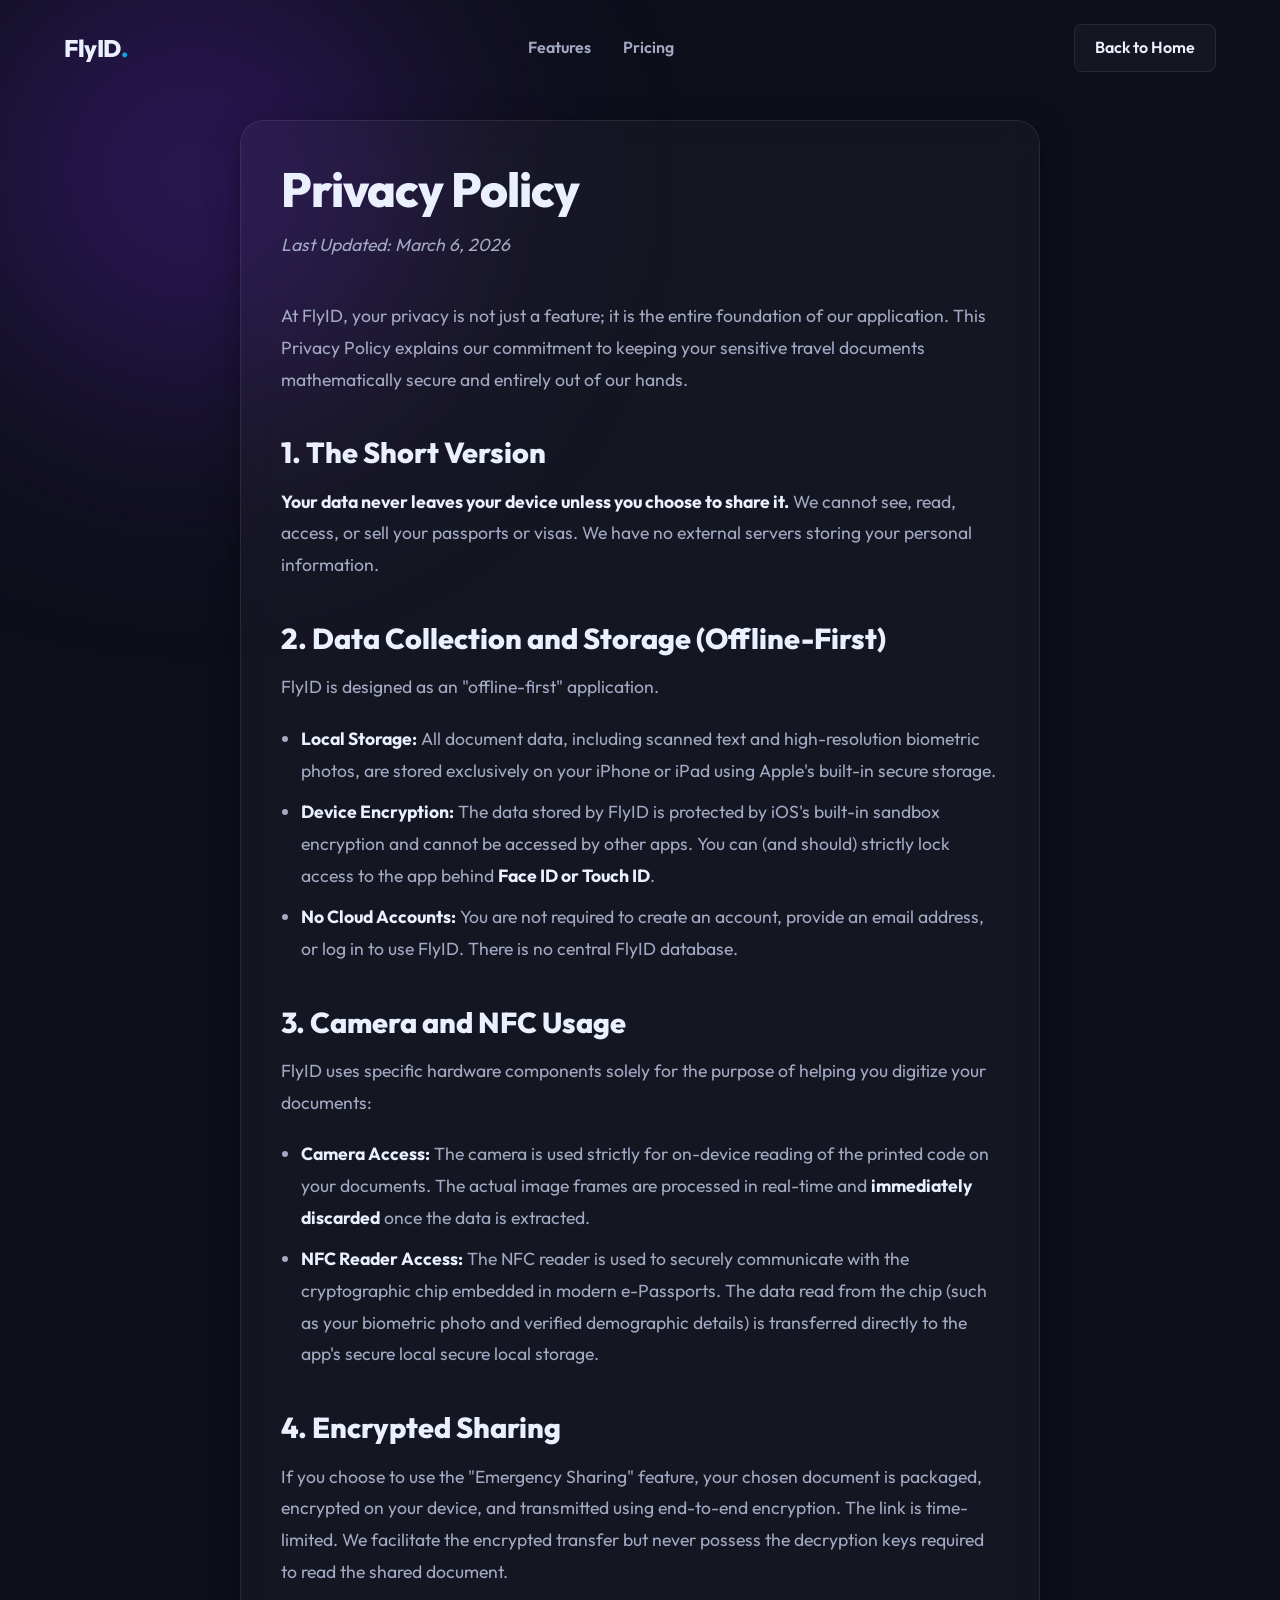
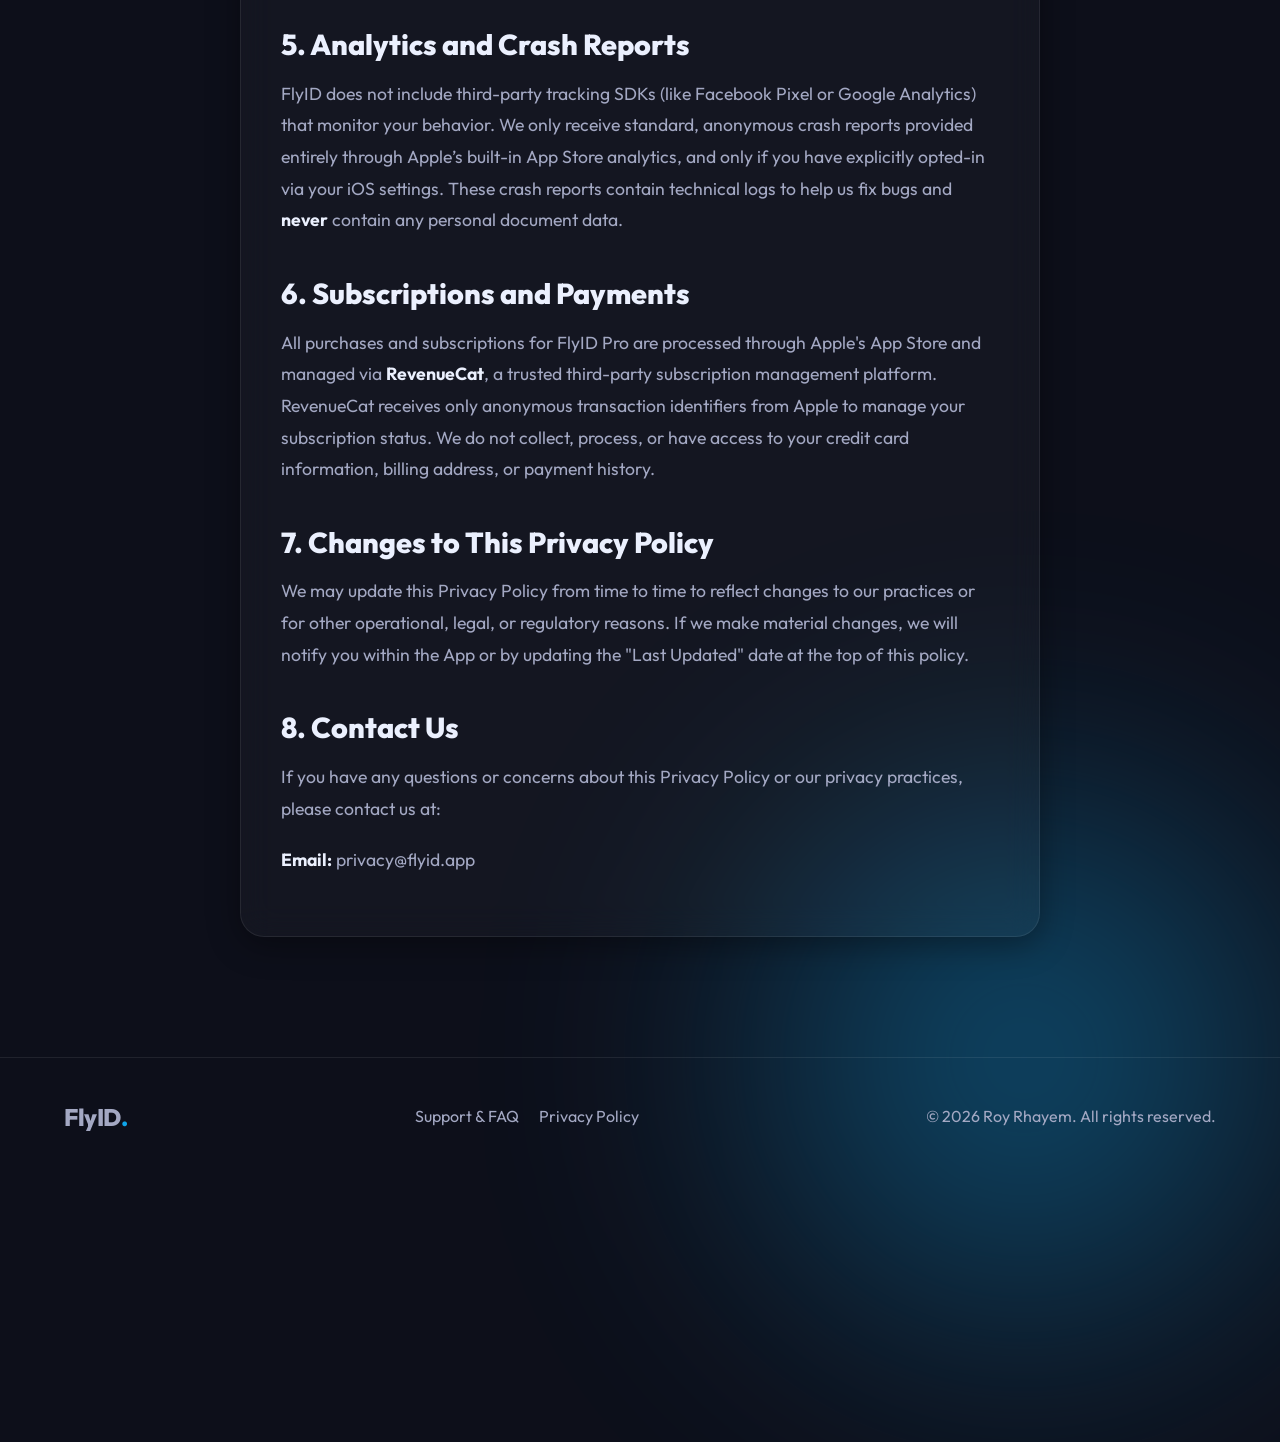
==== commit 46642bf0: "Remove id cards mention" ====
--- a/privacy.html
+++ b/privacy.html
@@ -95,7 +95,7 @@
 
         <h2>1. The Short Version</h2>
         <p><strong>Your data never leaves your device unless you choose to share it.</strong> We cannot see, read,
-            access, or sell your passports, visas, or ID cards. We have no external servers storing your personal
+            access, or sell your passports or visas. We have no external servers storing your personal
             information.</p>
 
         <h2>2. Data Collection and Storage (Offline-First)</h2>
@@ -119,7 +119,7 @@
                 <strong>immediately discarded</strong> once the data is extracted.
             </li>
             <li><strong>NFC Reader Access:</strong> The NFC reader is used to securely communicate with the
-                cryptographic chip embedded in modern e-Passports and ID cards. The data read from the chip (such as
+                cryptographic chip embedded in modern e-Passports. The data read from the chip (such as
                 your biometric photo and verified demographic details) is transferred directly to the app's secure local
                 secure local storage.</li>
         </ul>
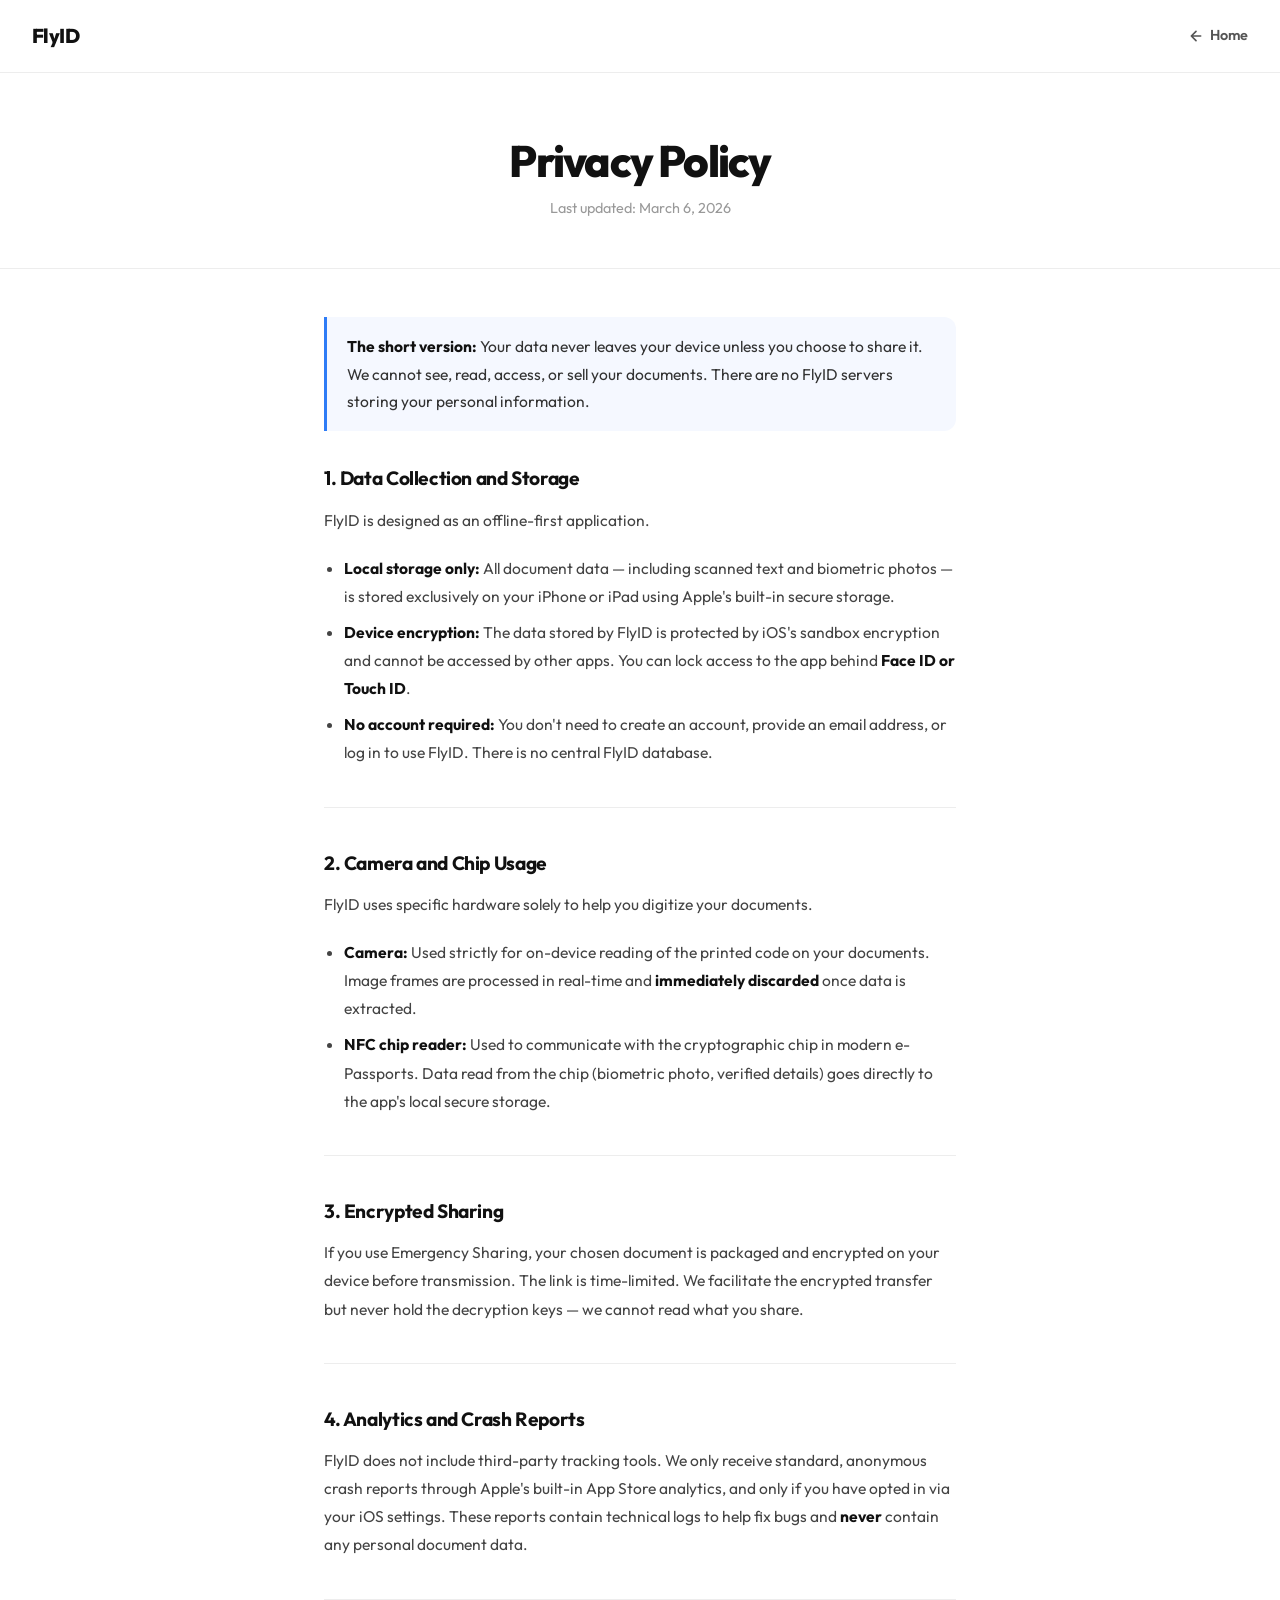
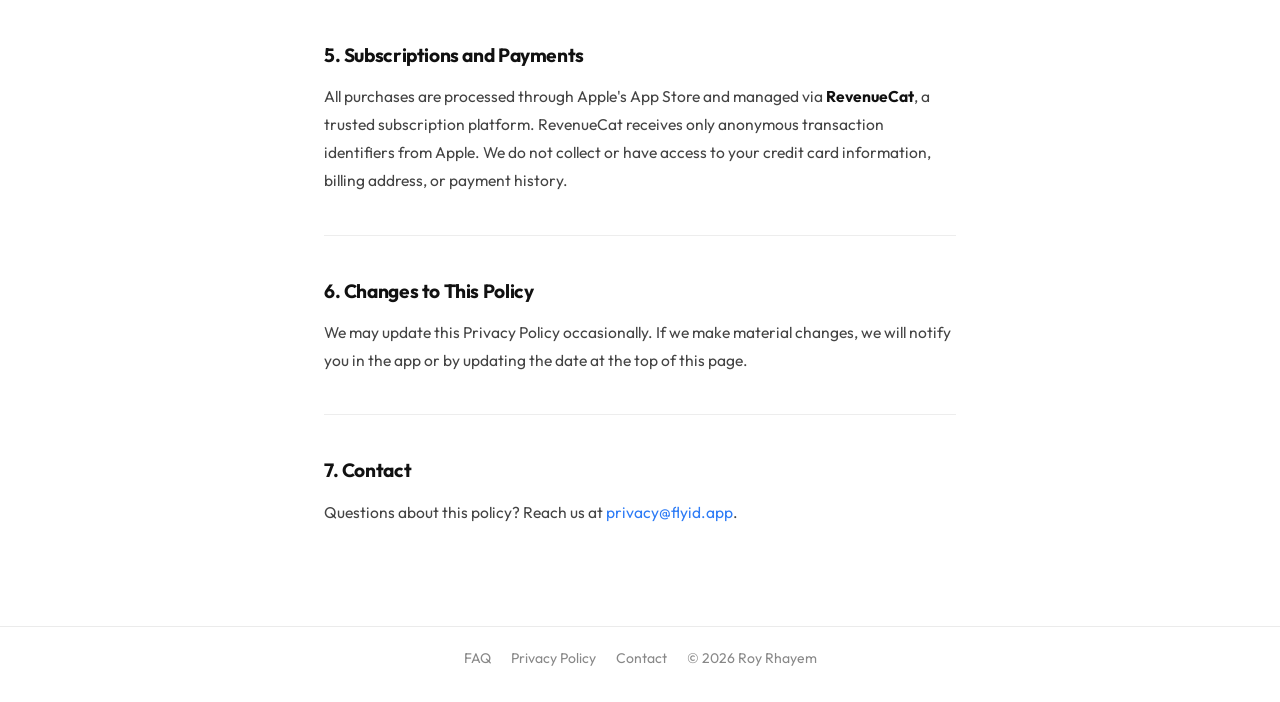
==== commit c616c1f2: "Update website" ====
--- a/privacy.html
+++ b/privacy.html
@@ -5,166 +5,225 @@
     <meta charset="UTF-8">
     <meta name="viewport" content="width=device-width, initial-scale=1.0">
     <meta name="description"
-        content="FlyID Privacy Policy - Read about our commitment to your privacy. Your data never leaves your device unless you choose to share it.">
+        content="FlyID Privacy Policy — your data never leaves your device unless you choose to share it.">
     <title>Privacy Policy | FlyID</title>
     <link rel="icon" type="image/png" sizes="32x32" href="./favicon-32x32.png">
     <link rel="icon" type="image/png" sizes="16x16" href="./favicon-16x16.png">
     <link rel="apple-touch-icon" sizes="180x180" href="./apple-touch-icon.png">
     <link rel="preconnect" href="https://fonts.googleapis.com">
     <link rel="preconnect" href="https://fonts.gstatic.com" crossorigin>
-    <link href="https://fonts.googleapis.com/css2?family=Outfit:wght@300;400;600;800&display=swap" rel="stylesheet">
-    <link rel="stylesheet" href="./style.css">
+    <link href="https://fonts.googleapis.com/css2?family=Outfit:wght@300;400;600;700;800&display=swap" rel="stylesheet">
     <style>
-        .privacy-content {
-            max-width: 800px;
-            margin: 120px auto;
-            padding: 40px;
+        * { margin: 0; padding: 0; box-sizing: border-box; }
+
+        body {
+            font-family: "Outfit", -apple-system, BlinkMacSystemFont, sans-serif;
+            background: #fff;
+            color: #111;
+            line-height: 1.6;
+        }
+
+        /* ── Nav ── */
+        .nav {
+            display: flex;
+            align-items: center;
+            justify-content: space-between;
+            padding: 20px 32px;
+            border-bottom: 1px solid rgba(0,0,0,0.07);
+        }
+
+        .nav-logo {
+            font-size: 1.25rem;
+            font-weight: 800;
+            letter-spacing: -0.03em;
+            text-decoration: none;
+            color: #111;
+        }
+
+        .nav-back {
+            display: inline-flex;
+            align-items: center;
+            gap: 6px;
+            font-size: 0.9rem;
+            font-weight: 600;
+            color: #555;
+            text-decoration: none;
+            transition: color 0.2s;
+        }
+
+        .nav-back:hover { color: #2e7cf6; }
+
+        /* ── Page header ── */
+        .page-header {
+            text-align: center;
+            padding: 64px 24px 48px;
+            border-bottom: 1px solid rgba(0,0,0,0.07);
+        }
+
+        .page-header h1 {
+            font-size: clamp(2rem, 5vw, 2.75rem);
+            font-weight: 800;
+            letter-spacing: -0.04em;
+            line-height: 1.1;
+        }
+
+        .page-header .meta {
+            margin-top: 12px;
+            font-size: 0.9rem;
+            color: #999;
+        }
+
+        /* ── Content ── */
+        .content {
+            max-width: 680px;
+            margin: 0 auto;
+            padding: 48px 24px 80px;
+        }
+
+        .content p {
+            color: #444;
+            font-size: 0.975rem;
             line-height: 1.8;
-        }
-
-        .privacy-content h1 {
-            font-size: 3rem;
-            margin-bottom: 10px;
-            letter-spacing: -1px;
-        }
-
-        .privacy-content p.last-updated {
-            color: var(--text-secondary);
-            margin-bottom: 40px;
-            font-style: italic;
-        }
-
-        .privacy-content h2 {
-            font-size: 1.8rem;
-            margin-top: 40px;
-            margin-bottom: 16px;
-            color: var(--text-primary);
-        }
-
-        .privacy-content p,
-        .privacy-content ul {
             margin-bottom: 20px;
-            color: var(--text-secondary);
-            font-size: 1.1rem;
-        }
-
-        .privacy-content ul {
-            padding-left: 20px;
-        }
-
-        .privacy-content li {
-            margin-bottom: 10px;
-        }
-
-        .privacy-content strong {
-            color: var(--text-primary);
-        }
-
-        .privacy-content a {
-            color: var(--accent-secondary);
-            text-decoration: none;
-            transition: color 0.3s;
-        }
-
-        .privacy-content a:hover {
-            color: var(--accent-primary);
-        }
+        }
+
+        .content h2 {
+            font-size: 1.2rem;
+            font-weight: 700;
+            letter-spacing: -0.02em;
+            color: #111;
+            margin: 40px 0 12px;
+            padding-top: 40px;
+            border-top: 1px solid rgba(0,0,0,0.07);
+        }
+
+        .content h2:first-of-type {
+            margin-top: 0;
+            padding-top: 0;
+            border-top: none;
+        }
+
+        .content ul {
+            margin: 0 0 20px 20px;
+            color: #444;
+            font-size: 0.975rem;
+            line-height: 1.8;
+        }
+
+        .content li {
+            margin-bottom: 8px;
+        }
+
+        .content strong {
+            color: #111;
+            font-weight: 700;
+        }
+
+        .content a {
+            color: #2e7cf6;
+            text-decoration: none;
+        }
+
+        .content a:hover {
+            text-decoration: underline;
+        }
+
+        /* ── Highlight box ── */
+        .highlight {
+            background: #f5f8ff;
+            border-left: 3px solid #2e7cf6;
+            border-radius: 0 12px 12px 0;
+            padding: 16px 20px;
+            margin-bottom: 32px;
+            color: #333;
+            font-size: 0.975rem;
+            line-height: 1.75;
+        }
+
+        /* ── Footer ── */
+        footer {
+            display: flex;
+            justify-content: center;
+            align-items: center;
+            gap: 20px;
+            flex-wrap: wrap;
+            padding: 20px 24px 32px;
+            border-top: 1px solid rgba(0,0,0,0.08);
+            font-size: 0.875rem;
+            color: #888;
+        }
+
+        footer a {
+            color: #888;
+            text-decoration: none;
+            transition: color 0.2s;
+        }
+
+        footer a:hover { color: #2e7cf6; }
     </style>
 </head>
 
 <body>
-    <div class="blob-bg blob-1"></div>
-    <div class="blob-bg blob-2"></div>
-
-    <nav class="navbar">
-        <div class="logo">FlyID<span>.</span></div>
-        <ul class="nav-links">
-            <li><a href="./index.html#features">Features</a></li>
-            <li><a href="./index.html#pricing">Pricing</a></li>
+
+    <nav class="nav">
+        <a href="./index.html" class="nav-logo">FlyID</a>
+        <a href="./index.html" class="nav-back">
+            <svg width="16" height="16" viewBox="0 0 24 24" fill="none" stroke="currentColor" stroke-width="2.5" stroke-linecap="round" stroke-linejoin="round">
+                <path d="M19 12H5M12 19l-7-7 7-7"/>
+            </svg>
+            Home
+        </a>
+    </nav>
+
+    <header class="page-header">
+        <h1>Privacy Policy</h1>
+        <p class="meta">Last updated: March 6, 2026</p>
+    </header>
+
+    <main class="content">
+
+        <div class="highlight">
+            <strong>The short version:</strong> Your data never leaves your device unless you choose to share it. We cannot see, read, access, or sell your documents. There are no FlyID servers storing your personal information.
+        </div>
+
+        <h2>1. Data Collection and Storage</h2>
+        <p>FlyID is designed as an offline-first application.</p>
+        <ul>
+            <li><strong>Local storage only:</strong> All document data — including scanned text and biometric photos — is stored exclusively on your iPhone or iPad using Apple's built-in secure storage.</li>
+            <li><strong>Device encryption:</strong> The data stored by FlyID is protected by iOS's sandbox encryption and cannot be accessed by other apps. You can lock access to the app behind <strong>Face ID or Touch ID</strong>.</li>
+            <li><strong>No account required:</strong> You don't need to create an account, provide an email address, or log in to use FlyID. There is no central FlyID database.</li>
         </ul>
-        <a href="./index.html" class="btn-nav">Back to Home</a>
-    </nav>
-
-    <main class="privacy-content glass reveal">
-        <h1>Privacy Policy</h1>
-        <p class="last-updated">Last Updated: March 6, 2026</p>
-
-        <p>At FlyID, your privacy is not just a feature; it is the entire foundation of our application. This Privacy
-            Policy explains our commitment to keeping your sensitive travel documents mathematically secure and entirely
-            out of our hands.</p>
-
-        <h2>1. The Short Version</h2>
-        <p><strong>Your data never leaves your device unless you choose to share it.</strong> We cannot see, read,
-            access, or sell your passports or visas. We have no external servers storing your personal
-            information.</p>
-
-        <h2>2. Data Collection and Storage (Offline-First)</h2>
-        <p>FlyID is designed as an "offline-first" application.</p>
+
+        <h2>2. Camera and Chip Usage</h2>
+        <p>FlyID uses specific hardware solely to help you digitize your documents.</p>
         <ul>
-            <li><strong>Local Storage:</strong> All document data, including scanned text
-                and high-resolution biometric photos, are stored exclusively on your iPhone or iPad using
-                Apple's built-in secure storage.</li>
-            <li><strong>Device Encryption:</strong> The data stored by FlyID is protected by iOS's built-in sandbox
-                encryption and cannot be accessed by other apps. You can (and should) strictly lock access to the app
-                behind <strong>Face ID or Touch ID</strong>.</li>
-            <li><strong>No Cloud Accounts:</strong> You are not required to create an account, provide an email address,
-                or log in to use FlyID. There is no central FlyID database.</li>
+            <li><strong>Camera:</strong> Used strictly for on-device reading of the printed code on your documents. Image frames are processed in real-time and <strong>immediately discarded</strong> once data is extracted.</li>
+            <li><strong>NFC chip reader:</strong> Used to communicate with the cryptographic chip in modern e-Passports. Data read from the chip (biometric photo, verified details) goes directly to the app's local secure storage.</li>
         </ul>
 
-        <h2>3. Camera and NFC Usage</h2>
-        <p>FlyID uses specific hardware components solely for the purpose of helping you digitize your documents:</p>
-        <ul>
-            <li><strong>Camera Access:</strong> The camera is used strictly for on-device reading of
-                the printed code on your documents. The actual image frames are processed in real-time and
-                <strong>immediately discarded</strong> once the data is extracted.
-            </li>
-            <li><strong>NFC Reader Access:</strong> The NFC reader is used to securely communicate with the
-                cryptographic chip embedded in modern e-Passports. The data read from the chip (such as
-                your biometric photo and verified demographic details) is transferred directly to the app's secure local
-                secure local storage.</li>
-        </ul>
-
-        <h2>4. Encrypted Sharing</h2>
-        <p>If you choose to use the "Emergency Sharing" feature, your chosen document is packaged, encrypted on your
-            device, and transmitted using end-to-end encryption. The link is time-limited. We facilitate the encrypted
-            transfer but never possess the decryption keys required to read the shared document.</p>
-
-        <h2>5. Analytics and Crash Reports</h2>
-        <p>FlyID does not include third-party tracking SDKs (like Facebook Pixel or Google Analytics) that monitor your
-            behavior. We only receive standard, anonymous crash reports provided entirely through Apple’s built-in App
-            Store analytics, and only if you have explicitly opted-in via your iOS settings. These crash reports contain
-            technical logs to help us fix bugs and <strong>never</strong> contain any personal document data.</p>
-
-        <h2>6. Subscriptions and Payments</h2>
-        <p>All purchases and subscriptions for FlyID Pro are processed through Apple's App Store and managed via
-            <strong>RevenueCat</strong>, a trusted third-party subscription management platform. RevenueCat receives
-            only anonymous transaction identifiers from Apple to manage your subscription status. We do not collect,
-            process, or have access to your credit card information, billing address, or payment history.
-        </p>
-
-        <h2>7. Changes to This Privacy Policy</h2>
-        <p>We may update this Privacy Policy from time to time to reflect changes to our practices or for other
-            operational, legal, or regulatory reasons. If we make material changes, we will notify you within the App or
-            by updating the "Last Updated" date at the top of this policy.</p>
-
-        <h2>8. Contact Us</h2>
-        <p>If you have any questions or concerns about this Privacy Policy or our privacy practices, please contact us
-            at:</p>
-        <p><strong>Email:</strong> privacy@flyid.app</p>
+        <h2>3. Encrypted Sharing</h2>
+        <p>If you use Emergency Sharing, your chosen document is packaged and encrypted on your device before transmission. The link is time-limited. We facilitate the encrypted transfer but never hold the decryption keys — we cannot read what you share.</p>
+
+        <h2>4. Analytics and Crash Reports</h2>
+        <p>FlyID does not include third-party tracking tools. We only receive standard, anonymous crash reports through Apple's built-in App Store analytics, and only if you have opted in via your iOS settings. These reports contain technical logs to help fix bugs and <strong>never</strong> contain any personal document data.</p>
+
+        <h2>5. Subscriptions and Payments</h2>
+        <p>All purchases are processed through Apple's App Store and managed via <strong>RevenueCat</strong>, a trusted subscription platform. RevenueCat receives only anonymous transaction identifiers from Apple. We do not collect or have access to your credit card information, billing address, or payment history.</p>
+
+        <h2>6. Changes to This Policy</h2>
+        <p>We may update this Privacy Policy occasionally. If we make material changes, we will notify you in the app or by updating the date at the top of this page.</p>
+
+        <h2>7. Contact</h2>
+        <p>Questions about this policy? Reach us at <a href="mailto:privacy@flyid.app">privacy@flyid.app</a>.</p>
+
     </main>
 
     <footer>
-        <div class="footer-content">
-            <div class="logo">FlyID<span>.</span></div>
-            <div style="display: flex; gap: 20px;">
-                <a href="./support.html" style="color: var(--text-secondary); text-decoration: none;">Support & FAQ</a>
-                <a href="./privacy.html" style="color: var(--text-secondary); text-decoration: none;">Privacy Policy</a>
-            </div>
-            <p>&copy; 2026 Roy Rhayem. All rights reserved.</p>
-        </div>
+        <a href="./support.html">FAQ</a>
+        <a href="./privacy.html">Privacy Policy</a>
+        <a href="mailto:support@flyid.app">Contact</a>
+        <span>&copy; 2026 Roy Rhayem</span>
     </footer>
 
-    <script src="./main.js"></script>
 </body>
-
-</html>+</html>
